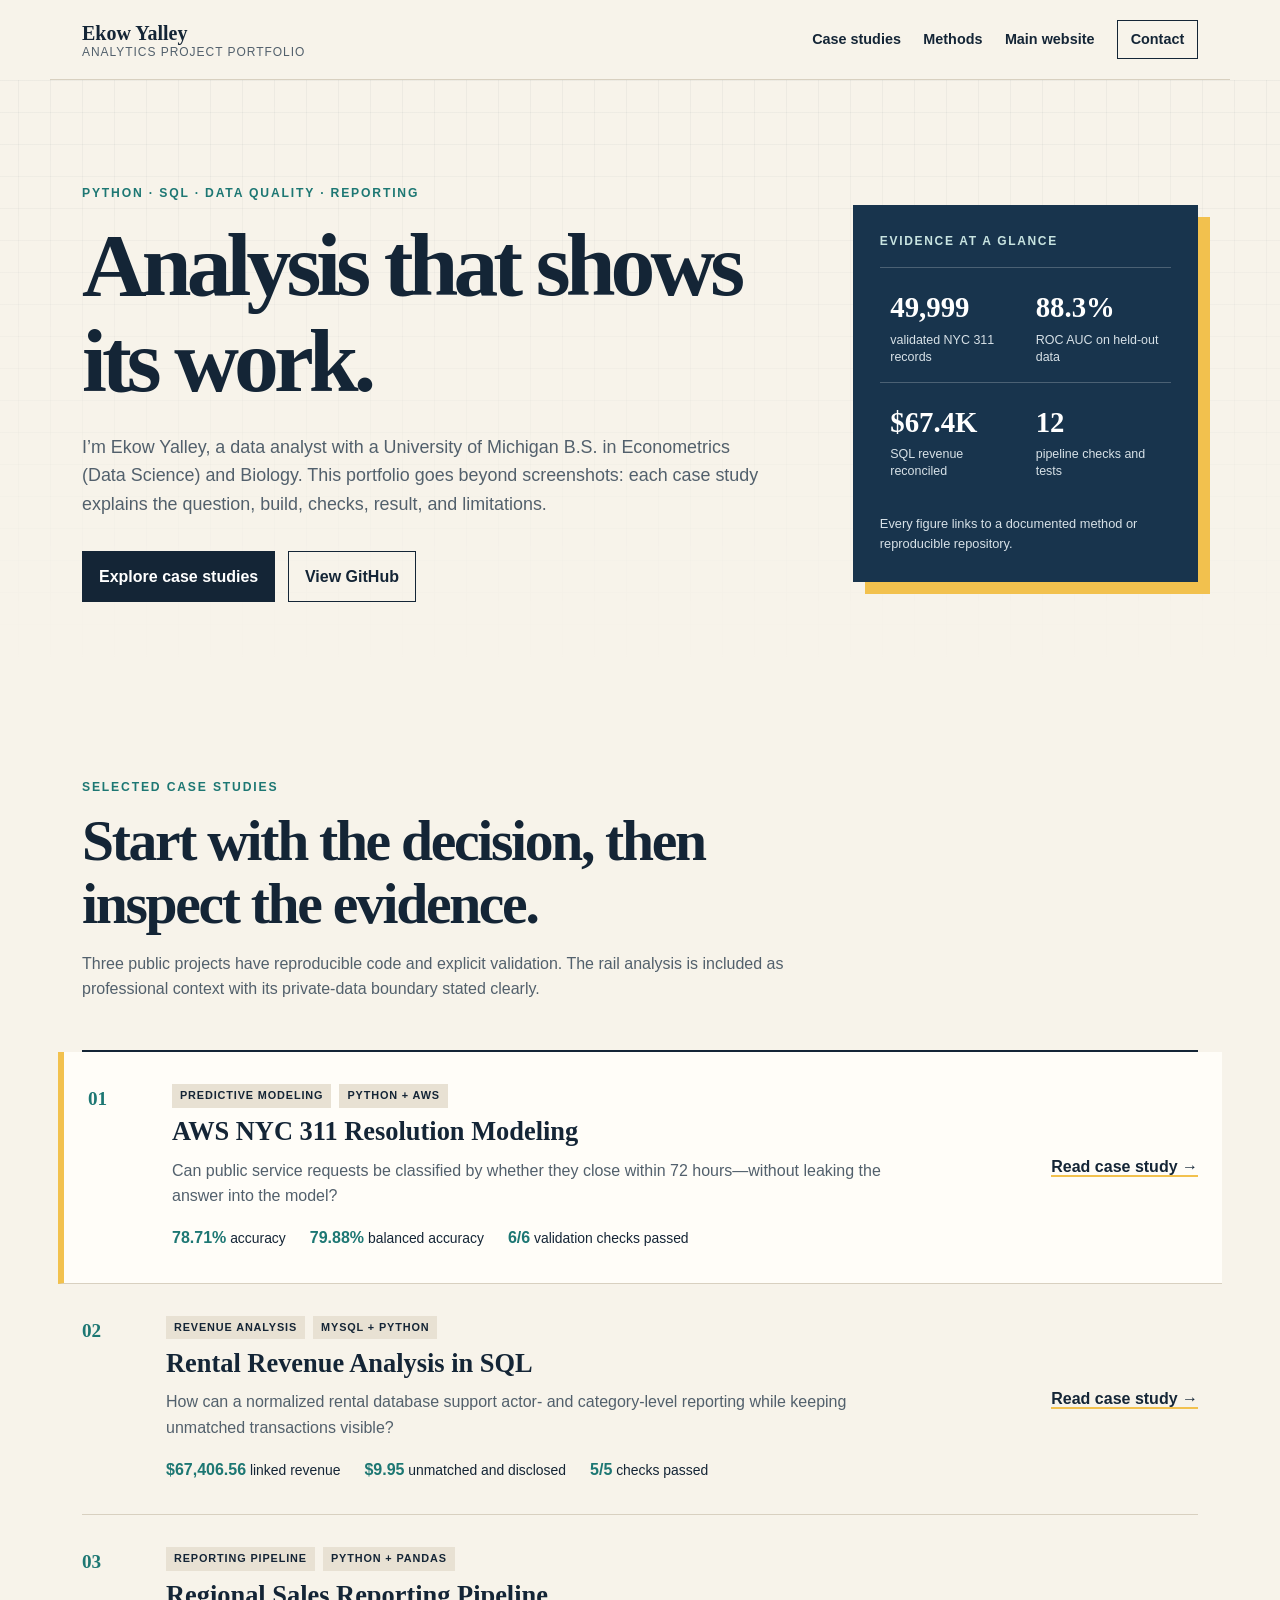
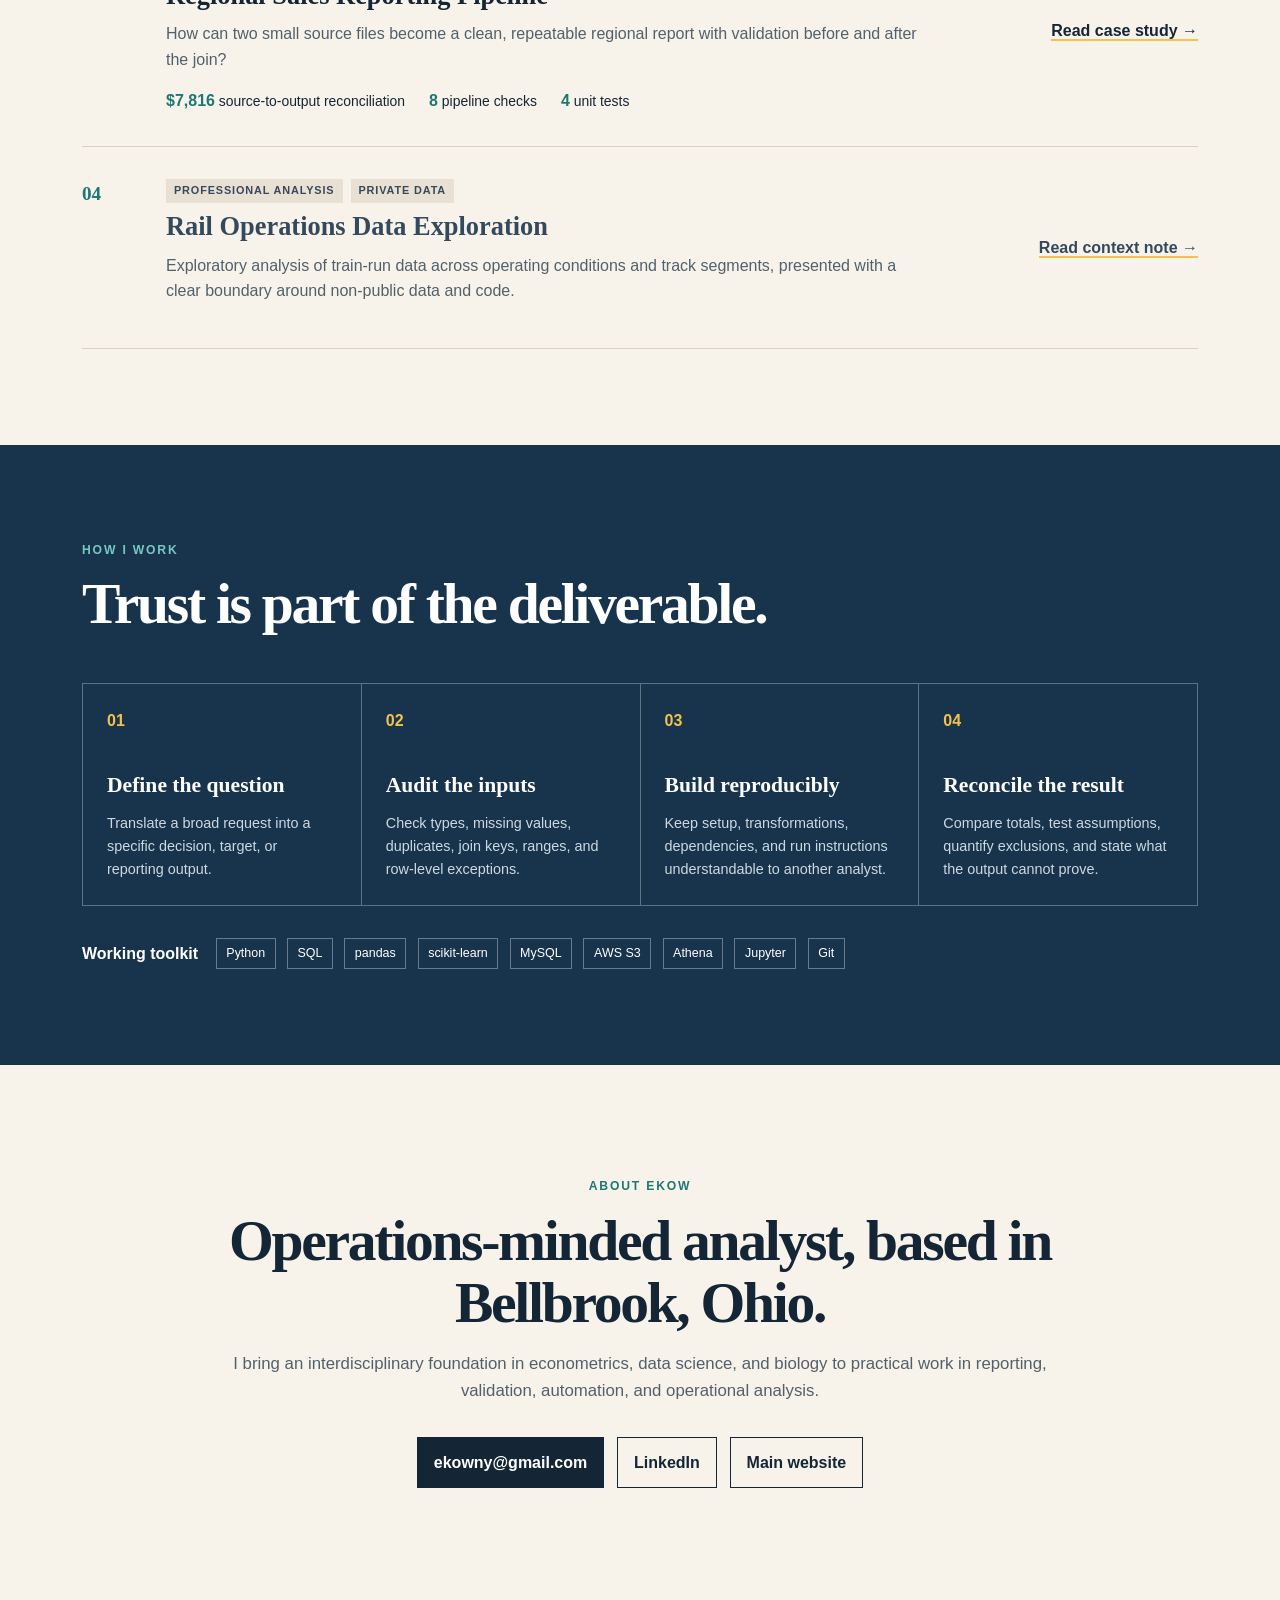
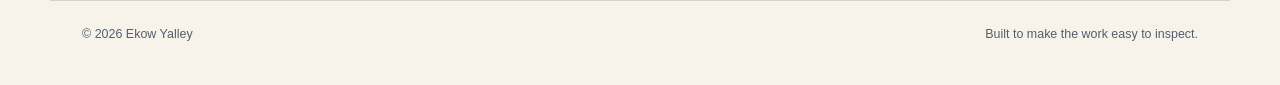
==== docs/index.html @ f2df05c2 "Rebuild portfolio as project case-study site" ====
<!doctype html>
<html lang="en">
<head>
  <meta charset="utf-8">
  <meta name="viewport" content="width=device-width, initial-scale=1">
  <meta name="description" content="Ekow Yalley's analytics project portfolio: Python, SQL, data quality, validation, reporting, and reproducible analysis.">
  <title>Ekow Yalley | Analytics Project Portfolio</title>
  <link rel="stylesheet" href="styles.css">
</head>
<body>
  <a class="skip-link" href="#main">Skip to content</a>
  <header class="site-header">
    <a class="brand" href="index.html"><strong>Ekow Yalley</strong><span>Analytics Project Portfolio</span></a>
    <nav aria-label="Primary navigation">
      <a href="#case-studies">Case studies</a>
      <a href="#methods">Methods</a>
      <a href="https://ekowyalley.com/">Main website</a>
      <a class="nav-cta" href="mailto:ekowny@gmail.com">Contact</a>
    </nav>
  </header>

  <main id="main">
    <section class="portfolio-hero">
      <div>
        <p class="eyebrow">Python · SQL · data quality · reporting</p>
        <h1>Analysis that shows its work.</h1>
        <p class="lede">I’m Ekow Yalley, a data analyst with a University of Michigan B.S. in Econometrics (Data Science) and Biology. This portfolio goes beyond screenshots: each case study explains the question, build, checks, result, and limitations.</p>
        <div class="actions">
          <a class="button primary" href="#case-studies">Explore case studies</a>
          <a class="button secondary" href="https://github.com/EkowYalley">View GitHub</a>
        </div>
      </div>
      <aside class="evidence-card" aria-label="Portfolio evidence summary">
        <p class="card-label">Evidence at a glance</p>
        <dl>
          <div><dt>49,999</dt><dd>validated NYC 311 records</dd></div>
          <div><dt>88.3%</dt><dd>ROC AUC on held-out data</dd></div>
          <div><dt>$67.4K</dt><dd>SQL revenue reconciled</dd></div>
          <div><dt>12</dt><dd>pipeline checks and tests</dd></div>
        </dl>
        <p>Every figure links to a documented method or reproducible repository.</p>
      </aside>
    </section>

    <section class="section" id="case-studies">
      <div class="section-intro">
        <p class="eyebrow">Selected case studies</p>
        <h2>Start with the decision, then inspect the evidence.</h2>
        <p>Three public projects have reproducible code and explicit validation. The rail analysis is included as professional context with its private-data boundary stated clearly.</p>
      </div>

      <div class="case-list">
        <article class="case-row feature">
          <div class="case-number">01</div>
          <div class="case-main">
            <div class="case-meta"><span>Predictive modeling</span><span>Python + AWS</span></div>
            <h3>AWS NYC 311 Resolution Modeling</h3>
            <p>Can public service requests be classified by whether they close within 72 hours—without leaking the answer into the model?</p>
            <ul class="result-list">
              <li><strong>78.71%</strong> accuracy</li>
              <li><strong>79.88%</strong> balanced accuracy</li>
              <li><strong>6/6</strong> validation checks passed</li>
            </ul>
          </div>
          <div class="case-action"><a href="aws-nyc311.html">Read case study <span aria-hidden="true">→</span></a></div>
        </article>

        <article class="case-row">
          <div class="case-number">02</div>
          <div class="case-main">
            <div class="case-meta"><span>Revenue analysis</span><span>MySQL + Python</span></div>
            <h3>Rental Revenue Analysis in SQL</h3>
            <p>How can a normalized rental database support actor- and category-level reporting while keeping unmatched transactions visible?</p>
            <ul class="result-list">
              <li><strong>$67,406.56</strong> linked revenue</li>
              <li><strong>$9.95</strong> unmatched and disclosed</li>
              <li><strong>5/5</strong> checks passed</li>
            </ul>
          </div>
          <div class="case-action"><a href="sql-revenue.html">Read case study <span aria-hidden="true">→</span></a></div>
        </article>

        <article class="case-row">
          <div class="case-number">03</div>
          <div class="case-main">
            <div class="case-meta"><span>Reporting pipeline</span><span>Python + pandas</span></div>
            <h3>Regional Sales Reporting Pipeline</h3>
            <p>How can two small source files become a clean, repeatable regional report with validation before and after the join?</p>
            <ul class="result-list">
              <li><strong>$7,816</strong> source-to-output reconciliation</li>
              <li><strong>8</strong> pipeline checks</li>
              <li><strong>4</strong> unit tests</li>
            </ul>
          </div>
          <div class="case-action"><a href="sales-pipeline.html">Read case study <span aria-hidden="true">→</span></a></div>
        </article>

        <article class="case-row private">
          <div class="case-number">04</div>
          <div class="case-main">
            <div class="case-meta"><span>Professional analysis</span><span>Private data</span></div>
            <h3>Rail Operations Data Exploration</h3>
            <p>Exploratory analysis of train-run data across operating conditions and track segments, presented with a clear boundary around non-public data and code.</p>
          </div>
          <div class="case-action"><a href="rail-operations.html">Read context note <span aria-hidden="true">→</span></a></div>
        </article>
      </div>
    </section>

    <section class="section methods" id="methods">
      <div class="section-intro">
        <p class="eyebrow">How I work</p>
        <h2>Trust is part of the deliverable.</h2>
      </div>
      <div class="method-grid">
        <article><span>01</span><h3>Define the question</h3><p>Translate a broad request into a specific decision, target, or reporting output.</p></article>
        <article><span>02</span><h3>Audit the inputs</h3><p>Check types, missing values, duplicates, join keys, ranges, and row-level exceptions.</p></article>
        <article><span>03</span><h3>Build reproducibly</h3><p>Keep setup, transformations, dependencies, and run instructions understandable to another analyst.</p></article>
        <article><span>04</span><h3>Reconcile the result</h3><p>Compare totals, test assumptions, quantify exclusions, and state what the output cannot prove.</p></article>
      </div>
      <div class="tool-line"><strong>Working toolkit</strong><span>Python</span><span>SQL</span><span>pandas</span><span>scikit-learn</span><span>MySQL</span><span>AWS S3</span><span>Athena</span><span>Jupyter</span><span>Git</span></div>
    </section>

    <section class="closing">
      <p class="eyebrow">About Ekow</p>
      <h2>Operations-minded analyst, based in Bellbrook, Ohio.</h2>
      <p>I bring an interdisciplinary foundation in econometrics, data science, and biology to practical work in reporting, validation, automation, and operational analysis.</p>
      <div class="actions">
        <a class="button primary" href="mailto:ekowny@gmail.com">ekowny@gmail.com</a>
        <a class="button secondary" href="https://www.linkedin.com/in/ekow-yalley-29869a260/">LinkedIn</a>
        <a class="button secondary" href="https://ekowyalley.com/">Main website</a>
      </div>
    </section>
  </main>

  <footer><span>© 2026 Ekow Yalley</span><span>Built to make the work easy to inspect.</span></footer>
</body>
</html>
---- docs/styles.css ----
:root {
  --ink: #142536;
  --muted: #52606c;
  --paper: #f7f3ea;
  --white: #fffdf8;
  --line: #d8d0c0;
  --maize: #f2c14e;
  --teal: #1d7773;
  --navy: #18344d;
  --shadow: 0 18px 48px rgba(20, 37, 54, .10);
  --max: 1180px;
}
* { box-sizing: border-box; }
html { scroll-behavior: smooth; }
body { margin: 0; color: var(--ink); background: var(--paper); font-family: Arial, Helvetica, sans-serif; line-height: 1.6; }
a { color: inherit; }
.skip-link { position: fixed; left: 1rem; top: -5rem; z-index: 100; padding: .7rem 1rem; background: var(--ink); color: white; }
.skip-link:focus { top: 1rem; }
.site-header { max-width: var(--max); margin: 0 auto; padding: 1.25rem 2rem; display: flex; justify-content: space-between; align-items: center; gap: 2rem; border-bottom: 1px solid var(--line); }
.brand { display: flex; flex-direction: column; text-decoration: none; line-height: 1.2; }
.brand strong { font-family: Georgia, 'Times New Roman', serif; font-size: 1.25rem; }
.brand span { color: var(--muted); font-size: .75rem; letter-spacing: .08em; text-transform: uppercase; }
nav { display: flex; align-items: center; gap: 1.4rem; }
nav a { font-size: .9rem; font-weight: 700; text-decoration: none; }
nav a:hover, nav a:focus { text-decoration: underline; text-underline-offset: .25rem; }
.nav-cta { border: 1px solid var(--ink); padding: .45rem .8rem; }
main { overflow: hidden; }
.portfolio-hero { position: relative; max-width: var(--max); margin: 0 auto; padding: 6.5rem 2rem 5rem; display: grid; grid-template-columns: minmax(0, 1.5fr) minmax(300px, .75fr); gap: 5rem; align-items: center; }
.portfolio-hero::before { content: ''; position: absolute; inset: 0 -50vw; z-index: -1; background-image: linear-gradient(rgba(24,52,77,.045) 1px, transparent 1px), linear-gradient(90deg, rgba(24,52,77,.045) 1px, transparent 1px); background-size: 32px 32px; mask-image: linear-gradient(to bottom, black, transparent); }
.eyebrow { margin: 0 0 .8rem; color: var(--teal); font-size: .76rem; font-weight: 800; letter-spacing: .15em; text-transform: uppercase; }
h1, h2, h3 { font-family: Georgia, 'Times New Roman', serif; line-height: 1.08; }
h1 { max-width: 820px; margin: 0 0 1.4rem; font-size: clamp(3.4rem, 7vw, 6.4rem); letter-spacing: -.055em; }
h2 { margin: 0; font-size: clamp(2.3rem, 4.5vw, 4rem); letter-spacing: -.04em; }
h3 { margin: 0; font-size: 1.65rem; }
.lede { max-width: 760px; margin: 0; color: var(--muted); font-size: 1.12rem; }
.actions { display: flex; flex-wrap: wrap; gap: .8rem; margin-top: 2rem; }
.button { display: inline-flex; align-items: center; justify-content: center; padding: .75rem 1rem; border: 1px solid var(--ink); font-weight: 800; text-decoration: none; }
.button.primary { background: var(--ink); color: white; }
.button.secondary { background: transparent; }
.button:hover, .button:focus { transform: translateY(-2px); box-shadow: 0 6px 0 var(--maize); }
.evidence-card { padding: 1.7rem; background: var(--navy); color: white; box-shadow: 12px 12px 0 var(--maize); }
.card-label { margin: 0 0 1rem; color: #c8e4e1; font-size: .75rem; font-weight: 800; letter-spacing: .14em; text-transform: uppercase; }
.evidence-card dl { margin: 0; display: grid; grid-template-columns: 1fr 1fr; }
.evidence-card dl div { padding: 1rem .65rem; border-top: 1px solid rgba(255,255,255,.22); }
.evidence-card dt { font-family: Georgia, 'Times New Roman', serif; font-size: 1.8rem; font-weight: 700; }
.evidence-card dd { margin: .1rem 0 0; color: #d7e1e7; font-size: .78rem; line-height: 1.35; }
.evidence-card > p:last-child { margin: 1.1rem 0 0; color: #d7e1e7; font-size: .8rem; }
.section { max-width: var(--max); margin: 0 auto; padding: 6rem 2rem; }
.section-intro { max-width: 780px; margin-bottom: 3rem; }
.section-intro > p:last-child { color: var(--muted); }
.case-list { border-top: 2px solid var(--ink); }
.case-row { display: grid; grid-template-columns: 60px minmax(0,1fr) 190px; gap: 1.5rem; align-items: start; padding: 2rem 0; border-bottom: 1px solid var(--line); }
.case-row.feature { background: var(--white); margin: 0 -1.5rem; padding: 2rem 1.5rem; border-left: 6px solid var(--maize); }
.case-row.private { color: #34495b; }
.case-number { color: var(--teal); font-family: Georgia, 'Times New Roman', serif; font-size: 1.2rem; font-weight: 700; }
.case-meta { display: flex; flex-wrap: wrap; gap: .5rem; margin-bottom: .6rem; }
.case-meta span { padding: .2rem .5rem; background: #e8e1d3; font-size: .68rem; font-weight: 800; letter-spacing: .08em; text-transform: uppercase; }
.case-main > p { max-width: 760px; margin: .75rem 0; color: var(--muted); }
.result-list { display: flex; flex-wrap: wrap; gap: .9rem 1.5rem; margin: 1rem 0 0; padding: 0; list-style: none; font-size: .87rem; }
.result-list strong { color: var(--teal); font-size: 1rem; }
.case-action { align-self: center; text-align: right; }
.case-action a { font-weight: 800; text-decoration: none; border-bottom: 2px solid var(--maize); }
.case-action a:hover, .case-action a:focus { color: var(--teal); }
.methods { max-width: none; background: var(--navy); color: white; padding-left: max(2rem, calc((100vw - var(--max)) / 2 + 2rem)); padding-right: max(2rem, calc((100vw - var(--max)) / 2 + 2rem)); }
.methods .eyebrow { color: #78c8c1; }
.method-grid { margin-top: 3rem; display: grid; grid-template-columns: repeat(4,1fr); border-top: 1px solid rgba(255,255,255,.3); border-left: 1px solid rgba(255,255,255,.3); }
.method-grid article { padding: 1.5rem; border-right: 1px solid rgba(255,255,255,.3); border-bottom: 1px solid rgba(255,255,255,.3); }
.method-grid article > span { color: var(--maize); font-weight: 800; }
.method-grid h3 { margin-top: 2.5rem; font-size: 1.35rem; }
.method-grid p { margin-bottom: 0; color: #cdd9e0; font-size: .9rem; }
.tool-line { display: flex; flex-wrap: wrap; gap: .7rem; margin-top: 2rem; align-items: center; }
.tool-line strong { margin-right: .4rem; }
.tool-line span { padding: .3rem .6rem; border: 1px solid rgba(255,255,255,.35); font-size: .78rem; }
.closing { max-width: 900px; margin: 0 auto; padding: 7rem 2rem; text-align: center; }
.closing p:not(.eyebrow) { color: var(--muted); font-size: 1.05rem; }
.closing .actions { justify-content: center; }
footer { max-width: var(--max); margin: 0 auto; padding: 1.5rem 2rem 2.5rem; display: flex; justify-content: space-between; gap: 1rem; border-top: 1px solid var(--line); color: var(--muted); font-size: .78rem; }
.study-hero { max-width: var(--max); margin: 0 auto; padding: 5rem 2rem 3.5rem; }
.study-hero h1 { max-width: 950px; font-size: clamp(3rem, 6vw, 5.6rem); }
.study-hero .lede { max-width: 820px; }
.breadcrumb { margin-bottom: 2rem; font-size: .82rem; font-weight: 700; }
.breadcrumb a { text-underline-offset: .2rem; }
.study-layout { max-width: var(--max); margin: 0 auto; padding: 0 2rem 6rem; display: grid; grid-template-columns: minmax(0,1.6fr) minmax(250px,.65fr); gap: 5rem; }
.study-body section { padding: 2.2rem 0; border-top: 1px solid var(--line); }
.study-body h2 { font-size: 2rem; }
.study-body h3 { margin-top: 1.4rem; font-size: 1.2rem; }
.study-body p, .study-body li { color: var(--muted); }
.study-body ul, .study-body ol { padding-left: 1.2rem; }
.study-body code { padding: .1rem .3rem; background: #e8e1d3; color: var(--ink); }
.metric-table { width: 100%; margin-top: 1.3rem; border-collapse: collapse; }
.metric-table th, .metric-table td { padding: .7rem .5rem; border-bottom: 1px solid var(--line); text-align: left; }
.metric-table th { color: var(--muted); font-size: .74rem; letter-spacing: .08em; text-transform: uppercase; }
.metric-table td:last-child { font-weight: 800; }
.study-aside { align-self: start; position: sticky; top: 1.5rem; padding: 1.4rem; background: var(--white); border-top: 5px solid var(--maize); box-shadow: var(--shadow); }
.study-aside h2 { font-size: 1.25rem; }
.study-aside dl { margin: 1rem 0; }
.study-aside dt { margin-top: .9rem; color: var(--muted); font-size: .7rem; font-weight: 800; letter-spacing: .08em; text-transform: uppercase; }
.study-aside dd { margin: .15rem 0; }
.study-aside .button { width: 100%; margin-top: .5rem; }
.callout { margin: 1.5rem 0; padding: 1.1rem 1.2rem; background: #e5f0ee; border-left: 5px solid var(--teal); }
.callout strong { color: var(--ink); }
.next-study { display: flex; justify-content: space-between; gap: 1rem; padding-top: 2rem; border-top: 2px solid var(--ink); }
@media (max-width: 850px) {
  .site-header { align-items: flex-start; }
  nav { flex-wrap: wrap; justify-content: flex-end; gap: .7rem 1rem; }
  .portfolio-hero, .study-layout { grid-template-columns: 1fr; gap: 2.5rem; }
  .portfolio-hero { padding-top: 4rem; }
  .case-row { grid-template-columns: 44px 1fr; }
  .case-action { grid-column: 2; text-align: left; }
  .method-grid { grid-template-columns: 1fr 1fr; }
  .study-aside { position: static; }
}
@media (max-width: 560px) {
  .site-header { padding: 1rem; flex-direction: column; }
  nav { justify-content: flex-start; }
  nav a:first-child, nav a:nth-child(2) { display: none; }
  .portfolio-hero, .section, .study-hero, .study-layout, .closing { padding-left: 1rem; padding-right: 1rem; }
  h1 { font-size: 3.15rem; }
  .evidence-card dl, .method-grid { grid-template-columns: 1fr; }
  .case-row, .case-row.feature { grid-template-columns: 1fr; margin-left: 0; margin-right: 0; }
  .case-action { grid-column: 1; }
  .result-list { display: grid; }
  footer, .next-study { flex-direction: column; }
}
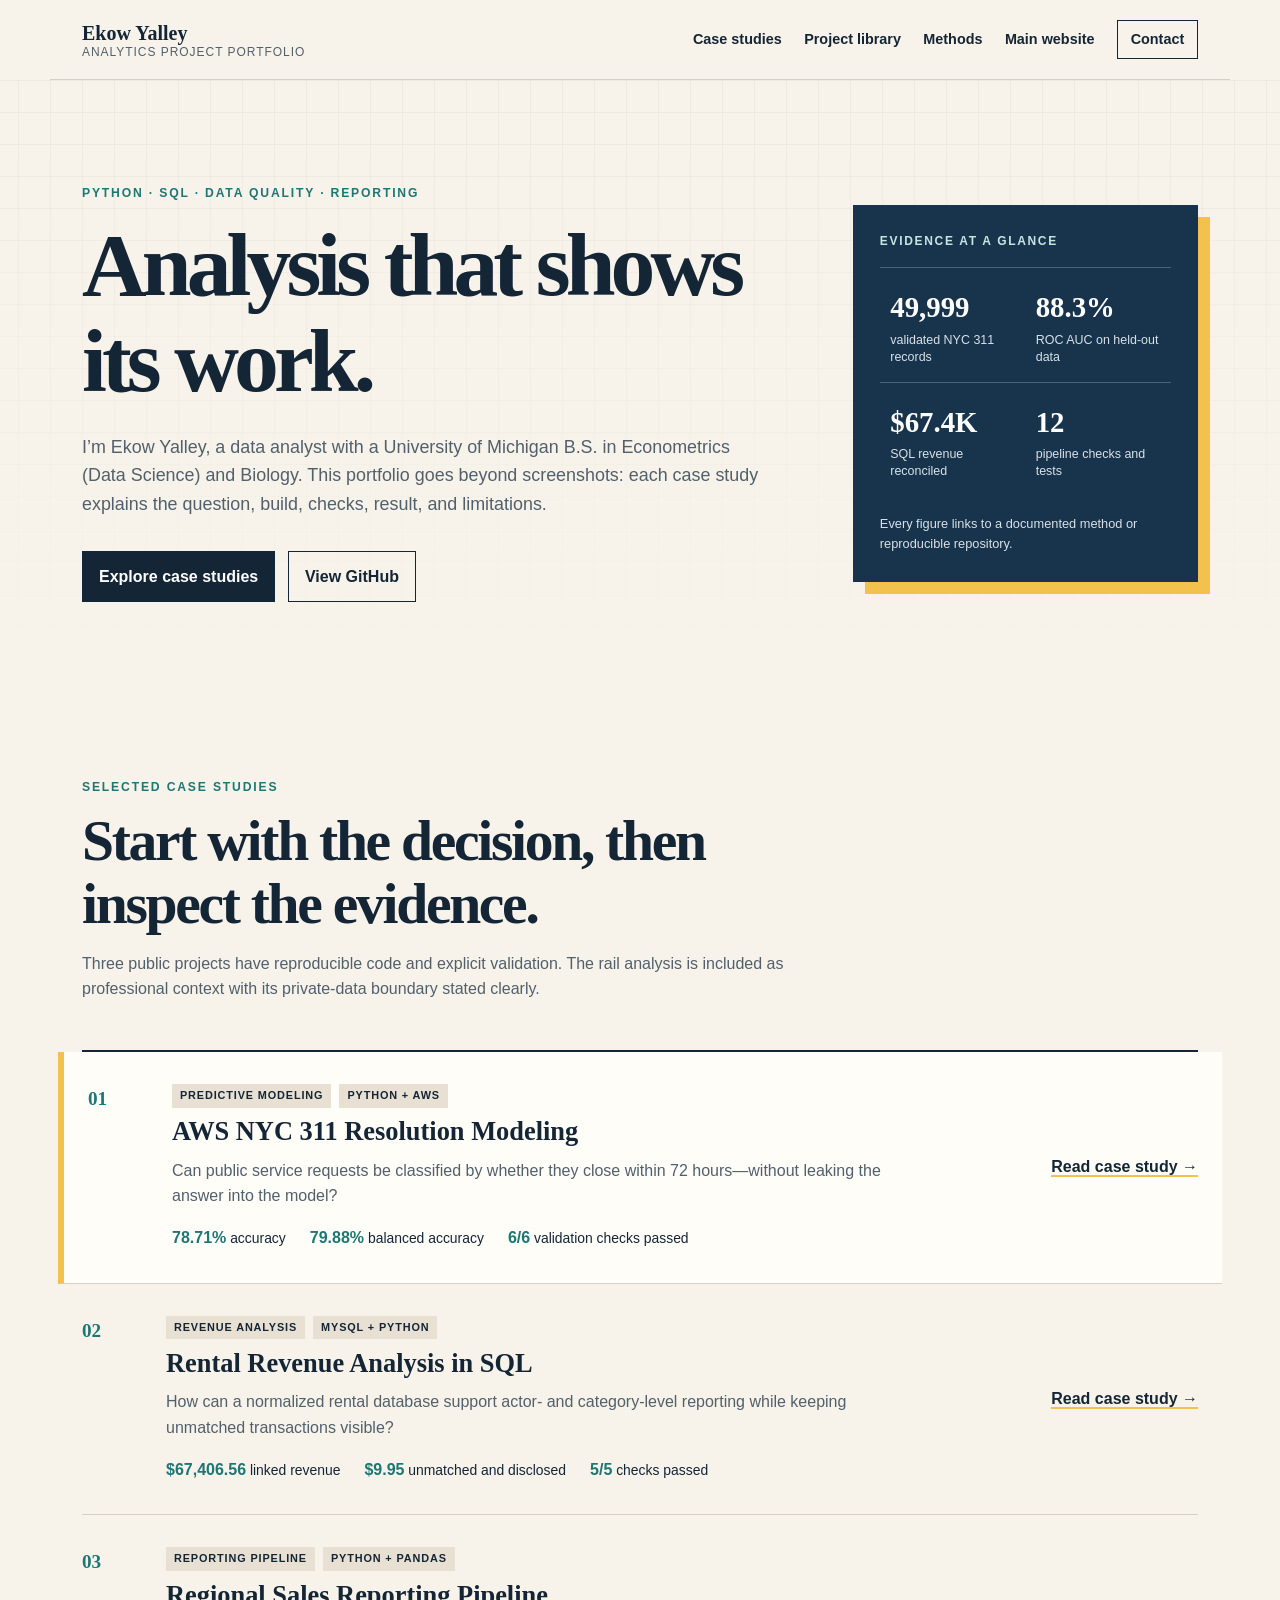
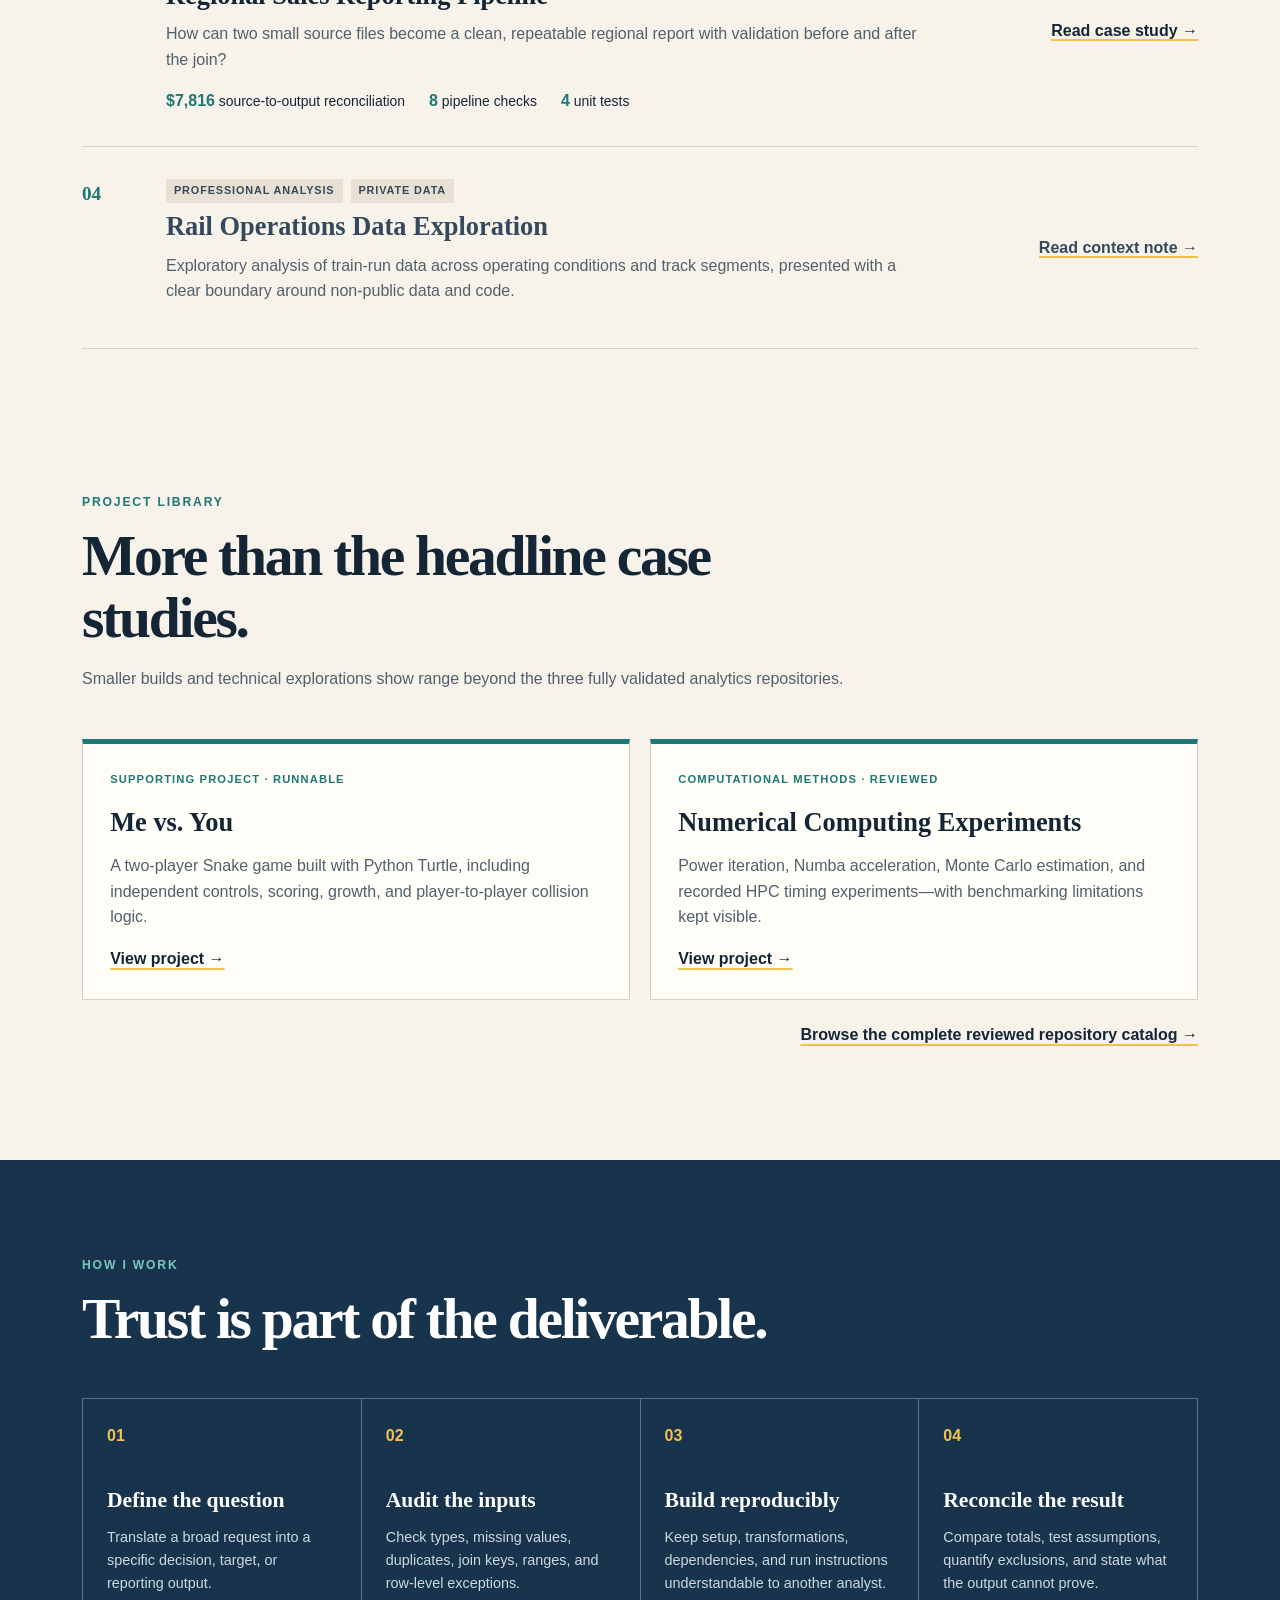
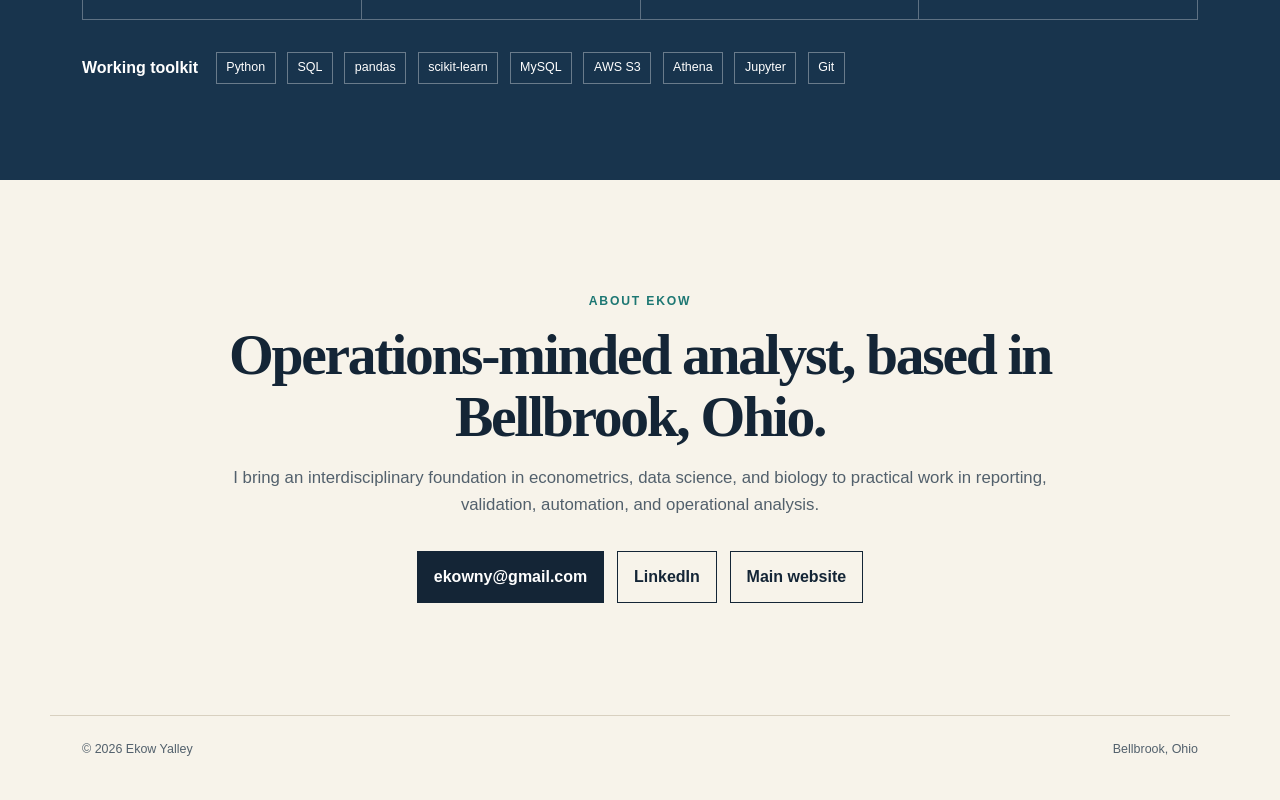
==== commit c0444259: "Expand portfolio project library" ====
--- a/docs/index.html
+++ b/docs/index.html
@@ -13,6 +13,7 @@
     <a class="brand" href="index.html"><strong>Ekow Yalley</strong><span>Analytics Project Portfolio</span></a>
     <nav aria-label="Primary navigation">
       <a href="#case-studies">Case studies</a>
+      <a href="#project-library">Project library</a>
       <a href="#methods">Methods</a>
       <a href="https://ekowyalley.com/">Main website</a>
       <a class="nav-cta" href="mailto:ekowny@gmail.com">Contact</a>
@@ -107,6 +108,19 @@
       </div>
     </section>
 
+    <section class="section library-preview" id="project-library">
+      <div class="section-intro">
+        <p class="eyebrow">Project library</p>
+        <h2>More than the headline case studies.</h2>
+        <p>Smaller builds and technical explorations show range beyond the three fully validated analytics repositories.</p>
+      </div>
+      <div class="library-grid">
+        <article><p class="status">Supporting project · runnable</p><h3>Me vs. You</h3><p>A two-player Snake game built with Python Turtle, including independent controls, scoring, growth, and player-to-player collision logic.</p><a href="me-vs-you.html">View project →</a></article>
+        <article><p class="status">Computational methods · reviewed</p><h3>Numerical Computing Experiments</h3><p>Power iteration, Numba acceleration, Monte Carlo estimation, and recorded HPC timing experiments—with benchmarking limitations kept visible.</p><a href="numerical-computing.html">View project →</a></article>
+      </div>
+      <p class="library-link"><a href="projects.html">Browse the complete reviewed repository catalog →</a></p>
+    </section>
+
     <section class="section methods" id="methods">
       <div class="section-intro">
         <p class="eyebrow">How I work</p>
@@ -133,6 +147,6 @@
     </section>
   </main>
 
-  <footer><span>© 2026 Ekow Yalley</span><span>Built to make the work easy to inspect.</span></footer>
+  <footer><span>© 2026 Ekow Yalley</span><span>Bellbrook, Ohio</span></footer>
 </body>
 </html>
--- a/docs/styles.css
+++ b/docs/styles.css
@@ -61,6 +61,13 @@
 .case-action { align-self: center; text-align: right; }
 .case-action a { font-weight: 800; text-decoration: none; border-bottom: 2px solid var(--maize); }
 .case-action a:hover, .case-action a:focus { color: var(--teal); }
+.library-preview { padding-top: 3rem; }
+.library-grid { display: grid; grid-template-columns: 1fr 1fr; gap: 1.25rem; }
+.library-grid article { padding: 1.7rem; background: var(--white); border: 1px solid var(--line); border-top: 5px solid var(--teal); }
+.library-grid .status { margin: 0 0 1.2rem; color: var(--teal); font-size: .7rem; font-weight: 800; letter-spacing: .1em; text-transform: uppercase; }
+.library-grid article > p:not(.status) { color: var(--muted); }
+.library-grid a, .library-link a { font-weight: 800; text-decoration-color: var(--maize); text-decoration-thickness: 2px; text-underline-offset: .25rem; }
+.library-link { margin-top: 1.4rem; text-align: right; }
 .methods { max-width: none; background: var(--navy); color: white; padding-left: max(2rem, calc((100vw - var(--max)) / 2 + 2rem)); padding-right: max(2rem, calc((100vw - var(--max)) / 2 + 2rem)); }
 .methods .eyebrow { color: #78c8c1; }
 .method-grid { margin-top: 3rem; display: grid; grid-template-columns: repeat(4,1fr); border-top: 1px solid rgba(255,255,255,.3); border-left: 1px solid rgba(255,255,255,.3); }
@@ -100,10 +107,30 @@
 .callout { margin: 1.5rem 0; padding: 1.1rem 1.2rem; background: #e5f0ee; border-left: 5px solid var(--teal); }
 .callout strong { color: var(--ink); }
 .next-study { display: flex; justify-content: space-between; gap: 1rem; padding-top: 2rem; border-top: 2px solid var(--ink); }
+.library-hero { padding-bottom: 2rem; }
+.catalog-section { padding-top: 3.5rem; padding-bottom: 3.5rem; }
+.catalog-section.compact-top { padding-top: 1rem; }
+.catalog-heading { display: grid; grid-template-columns: 1.2fr .8fr; gap: 3rem; align-items: end; margin-bottom: 2rem; }
+.catalog-heading h2 { font-size: clamp(2rem, 4vw, 3.2rem); }
+.catalog-heading > p { margin: 0; color: var(--muted); }
+.catalog-grid { display: grid; grid-template-columns: repeat(2, minmax(0,1fr)); gap: 1rem; }
+.catalog-grid article { display: flex; flex-direction: column; padding: 1.5rem; min-height: 260px; background: var(--white); border: 1px solid var(--line); }
+.catalog-grid h3 { margin-top: 1.1rem; }
+.catalog-grid article > p { color: var(--muted); }
+.catalog-status { align-self: flex-start; padding: .25rem .5rem; font-size: .66rem; font-weight: 800; letter-spacing: .09em; text-transform: uppercase; }
+.catalog-status.ready { background: #d9eee9; color: #155b57; }
+.catalog-status.context { background: #dce6ef; color: #244d70; }
+.catalog-status.supporting { background: #f7e6aa; color: #654d00; }
+.catalog-status.archive { background: #ece7dc; color: #665e52; }
+.catalog-links { display: flex; flex-wrap: wrap; gap: 1rem; margin-top: auto; padding-top: 1rem; }
+.catalog-links a { font-weight: 800; text-decoration-color: var(--maize); text-decoration-thickness: 2px; text-underline-offset: .25rem; }
+.archive-grid article { min-height: 230px; }
+.catalog-note { margin-top: 1.2rem; padding: 1rem 1.2rem; border-left: 5px solid var(--line); color: var(--muted); background: rgba(255,255,255,.45); }
 @media (max-width: 850px) {
   .site-header { align-items: flex-start; }
   nav { flex-wrap: wrap; justify-content: flex-end; gap: .7rem 1rem; }
   .portfolio-hero, .study-layout { grid-template-columns: 1fr; gap: 2.5rem; }
+  .catalog-heading { grid-template-columns: 1fr; gap: 1rem; }
   .portfolio-hero { padding-top: 4rem; }
   .case-row { grid-template-columns: 44px 1fr; }
   .case-action { grid-column: 2; text-align: left; }
@@ -117,6 +144,8 @@
   .portfolio-hero, .section, .study-hero, .study-layout, .closing { padding-left: 1rem; padding-right: 1rem; }
   h1 { font-size: 3.15rem; }
   .evidence-card dl, .method-grid { grid-template-columns: 1fr; }
+  .library-grid { grid-template-columns: 1fr; }
+  .catalog-grid { grid-template-columns: 1fr; }
   .case-row, .case-row.feature { grid-template-columns: 1fr; margin-left: 0; margin-right: 0; }
   .case-action { grid-column: 1; }
   .result-list { display: grid; }
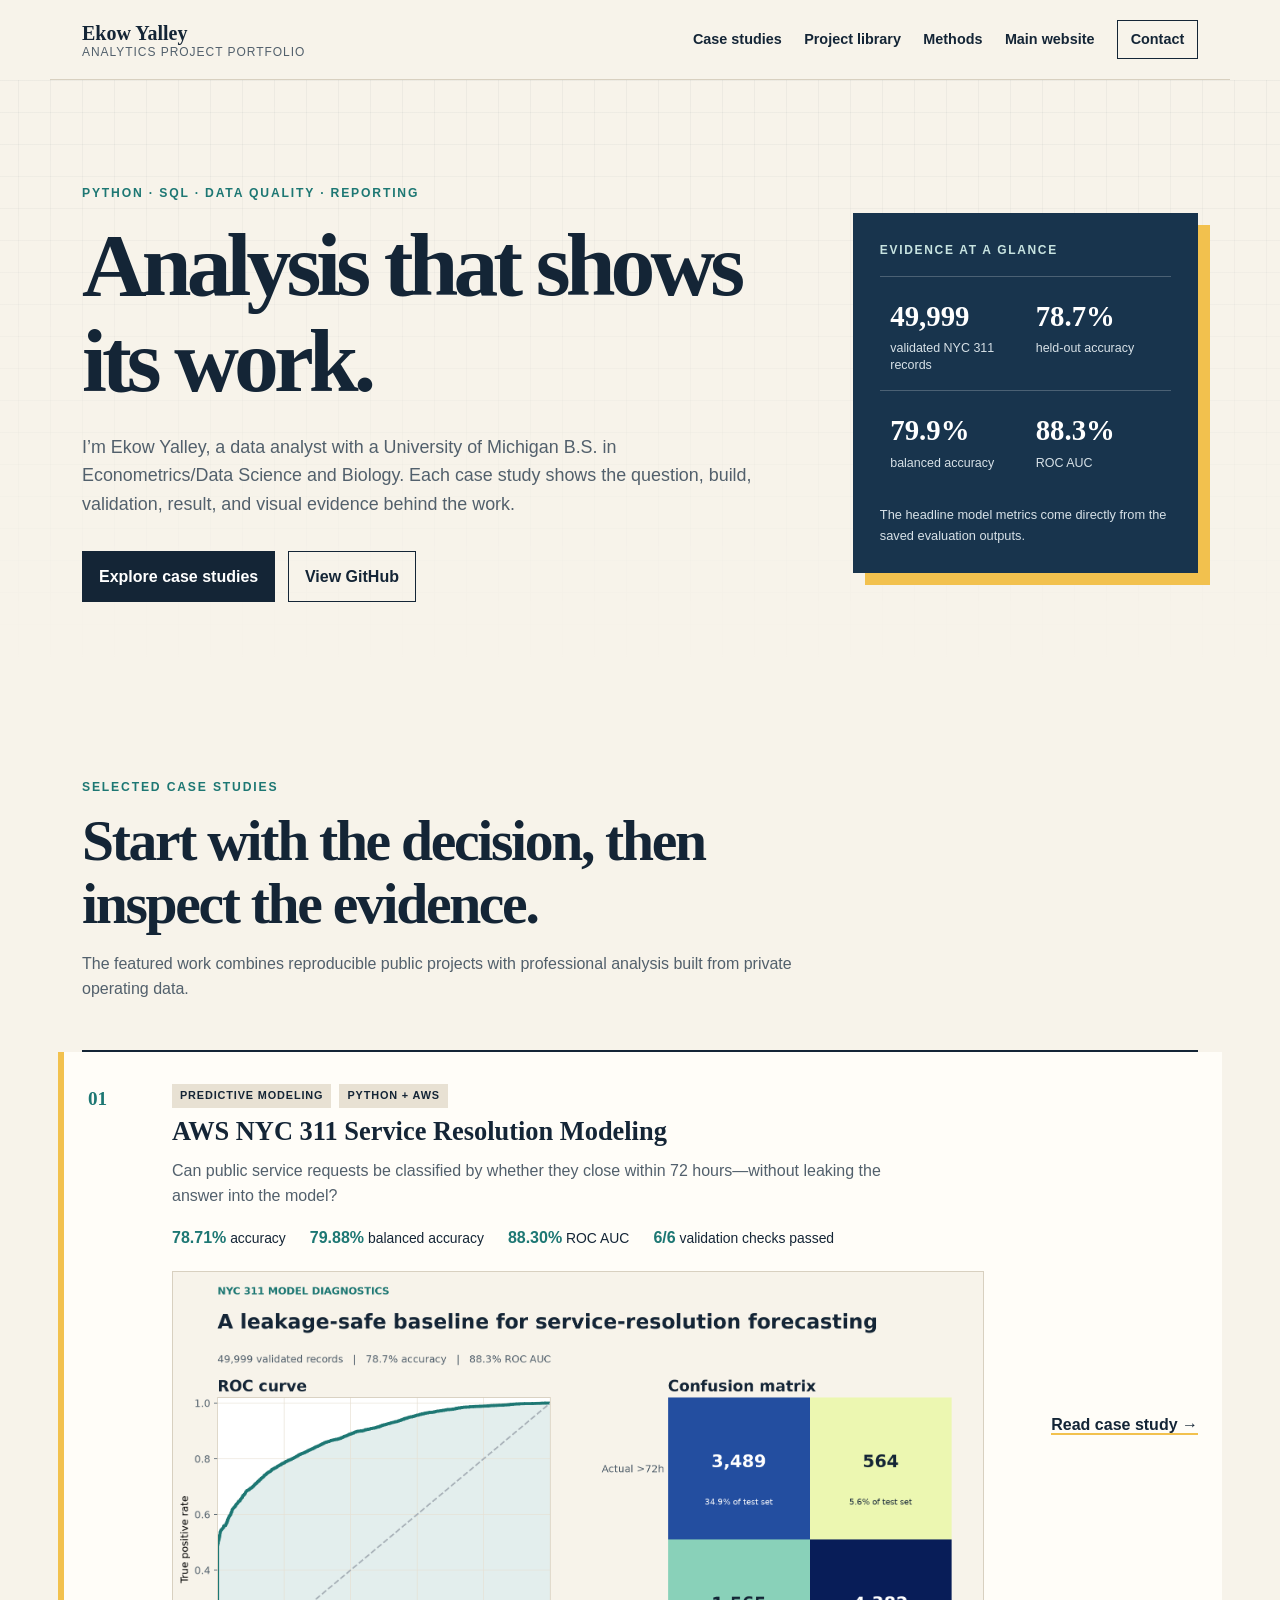
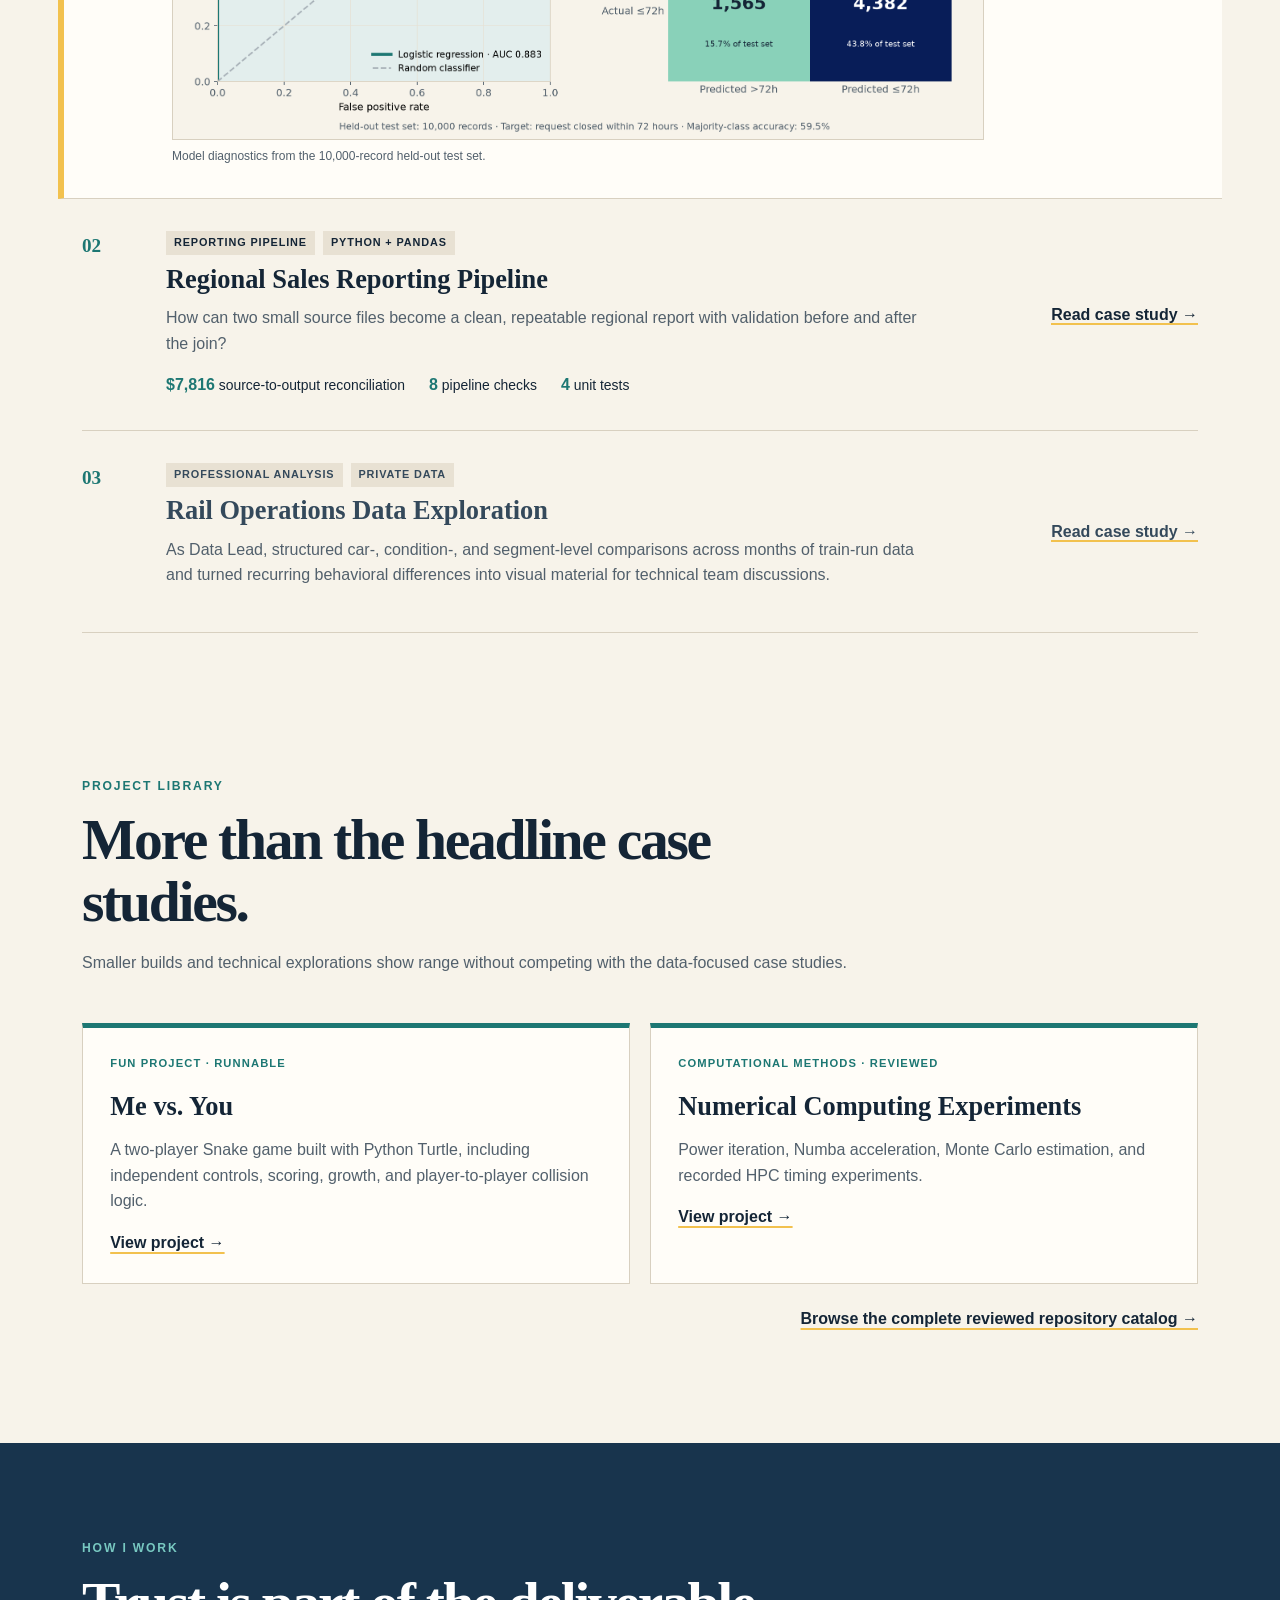
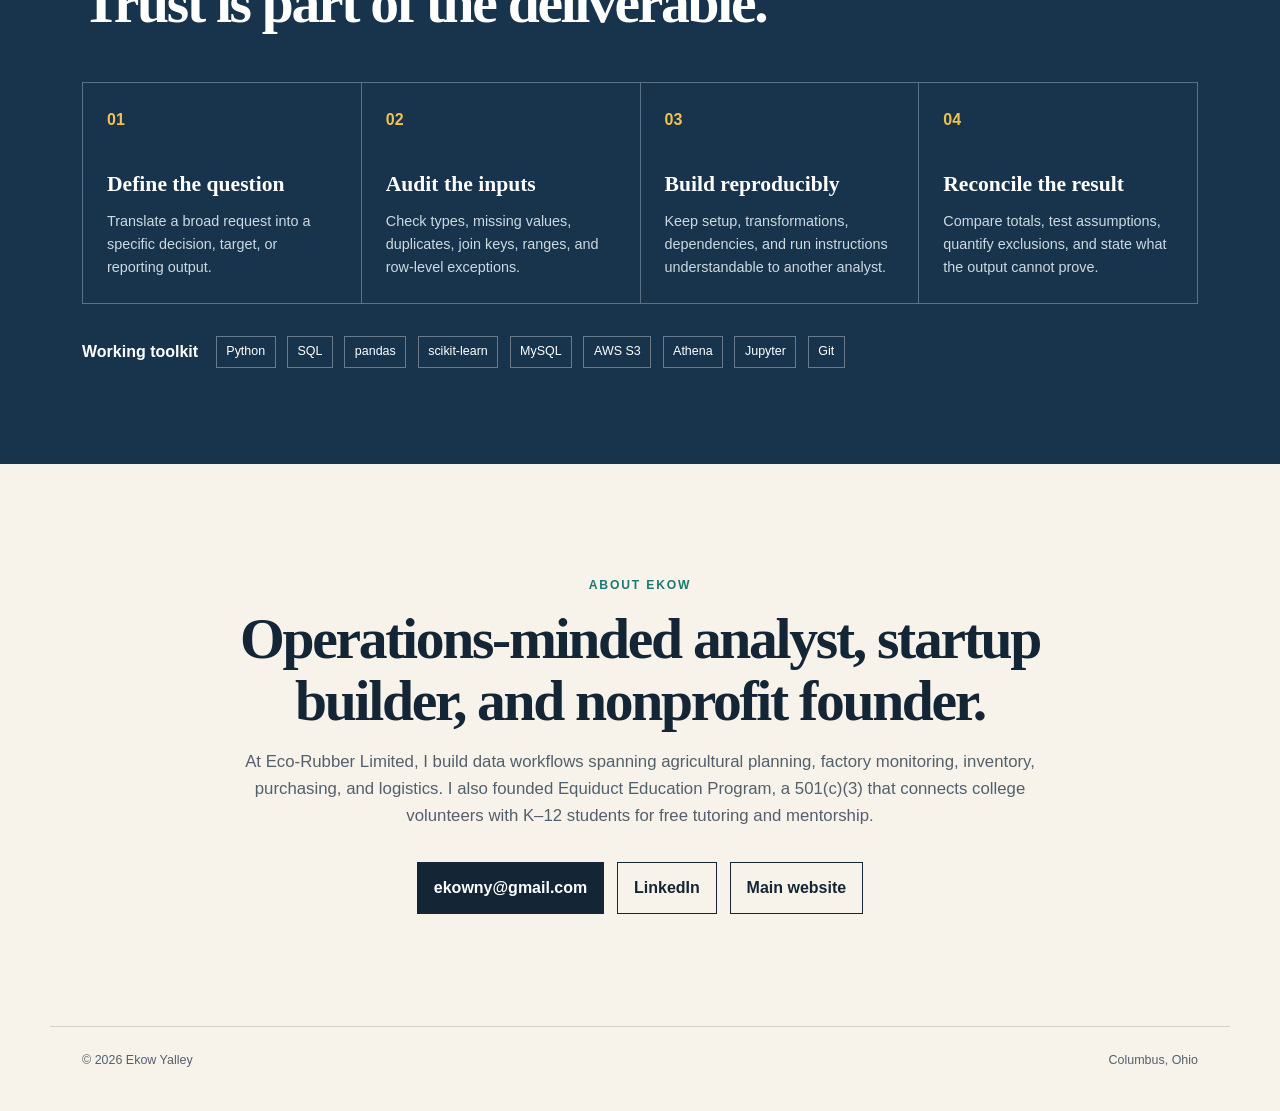
==== commit b5f33a03: "Expand case studies and visual evidence" ====
--- a/docs/index.html
+++ b/docs/index.html
@@ -25,7 +25,7 @@
       <div>
         <p class="eyebrow">Python · SQL · data quality · reporting</p>
         <h1>Analysis that shows its work.</h1>
-        <p class="lede">I’m Ekow Yalley, a data analyst with a University of Michigan B.S. in Econometrics (Data Science) and Biology. This portfolio goes beyond screenshots: each case study explains the question, build, checks, result, and limitations.</p>
+        <p class="lede">I’m Ekow Yalley, a data analyst with a University of Michigan B.S. in Econometrics/Data Science and Biology. Each case study shows the question, build, validation, result, and visual evidence behind the work.</p>
         <div class="actions">
           <a class="button primary" href="#case-studies">Explore case studies</a>
           <a class="button secondary" href="https://github.com/EkowYalley">View GitHub</a>
@@ -35,11 +35,11 @@
         <p class="card-label">Evidence at a glance</p>
         <dl>
           <div><dt>49,999</dt><dd>validated NYC 311 records</dd></div>
-          <div><dt>88.3%</dt><dd>ROC AUC on held-out data</dd></div>
-          <div><dt>$67.4K</dt><dd>SQL revenue reconciled</dd></div>
-          <div><dt>12</dt><dd>pipeline checks and tests</dd></div>
+          <div><dt>78.7%</dt><dd>held-out accuracy</dd></div>
+          <div><dt>79.9%</dt><dd>balanced accuracy</dd></div>
+          <div><dt>88.3%</dt><dd>ROC AUC</dd></div>
         </dl>
-        <p>Every figure links to a documented method or reproducible repository.</p>
+        <p>The headline model metrics come directly from the saved evaluation outputs.</p>
       </aside>
     </section>
 
@@ -47,7 +47,7 @@
       <div class="section-intro">
         <p class="eyebrow">Selected case studies</p>
         <h2>Start with the decision, then inspect the evidence.</h2>
-        <p>Three public projects have reproducible code and explicit validation. The rail analysis is included as professional context with its private-data boundary stated clearly.</p>
+        <p>The featured work combines reproducible public projects with professional analysis built from private operating data.</p>
       </div>
 
       <div class="case-list">
@@ -55,34 +55,21 @@
           <div class="case-number">01</div>
           <div class="case-main">
             <div class="case-meta"><span>Predictive modeling</span><span>Python + AWS</span></div>
-            <h3>AWS NYC 311 Resolution Modeling</h3>
+            <h3>AWS NYC 311 Service Resolution Modeling</h3>
             <p>Can public service requests be classified by whether they close within 72 hours—without leaking the answer into the model?</p>
             <ul class="result-list">
               <li><strong>78.71%</strong> accuracy</li>
               <li><strong>79.88%</strong> balanced accuracy</li>
+              <li><strong>88.30%</strong> ROC AUC</li>
               <li><strong>6/6</strong> validation checks passed</li>
             </ul>
+            <figure class="case-visual"><img src="img/nyc311_model_diagnostics.png" alt="ROC curve and confusion matrix for the NYC 311 service-resolution model"><figcaption>Model diagnostics from the 10,000-record held-out test set.</figcaption></figure>
           </div>
           <div class="case-action"><a href="aws-nyc311.html">Read case study <span aria-hidden="true">→</span></a></div>
         </article>
 
         <article class="case-row">
           <div class="case-number">02</div>
-          <div class="case-main">
-            <div class="case-meta"><span>Revenue analysis</span><span>MySQL + Python</span></div>
-            <h3>Rental Revenue Analysis in SQL</h3>
-            <p>How can a normalized rental database support actor- and category-level reporting while keeping unmatched transactions visible?</p>
-            <ul class="result-list">
-              <li><strong>$67,406.56</strong> linked revenue</li>
-              <li><strong>$9.95</strong> unmatched and disclosed</li>
-              <li><strong>5/5</strong> checks passed</li>
-            </ul>
-          </div>
-          <div class="case-action"><a href="sql-revenue.html">Read case study <span aria-hidden="true">→</span></a></div>
-        </article>
-
-        <article class="case-row">
-          <div class="case-number">03</div>
           <div class="case-main">
             <div class="case-meta"><span>Reporting pipeline</span><span>Python + pandas</span></div>
             <h3>Regional Sales Reporting Pipeline</h3>
@@ -97,13 +84,13 @@
         </article>
 
         <article class="case-row private">
-          <div class="case-number">04</div>
+          <div class="case-number">03</div>
           <div class="case-main">
             <div class="case-meta"><span>Professional analysis</span><span>Private data</span></div>
             <h3>Rail Operations Data Exploration</h3>
-            <p>Exploratory analysis of train-run data across operating conditions and track segments, presented with a clear boundary around non-public data and code.</p>
+            <p>As Data Lead, structured car-, condition-, and segment-level comparisons across months of train-run data and turned recurring behavioral differences into visual material for technical team discussions.</p>
           </div>
-          <div class="case-action"><a href="rail-operations.html">Read context note <span aria-hidden="true">→</span></a></div>
+          <div class="case-action"><a href="rail-operations.html">Read case study <span aria-hidden="true">→</span></a></div>
         </article>
       </div>
     </section>
@@ -112,11 +99,11 @@
       <div class="section-intro">
         <p class="eyebrow">Project library</p>
         <h2>More than the headline case studies.</h2>
-        <p>Smaller builds and technical explorations show range beyond the three fully validated analytics repositories.</p>
+        <p>Smaller builds and technical explorations show range without competing with the data-focused case studies.</p>
       </div>
       <div class="library-grid">
-        <article><p class="status">Supporting project · runnable</p><h3>Me vs. You</h3><p>A two-player Snake game built with Python Turtle, including independent controls, scoring, growth, and player-to-player collision logic.</p><a href="me-vs-you.html">View project →</a></article>
-        <article><p class="status">Computational methods · reviewed</p><h3>Numerical Computing Experiments</h3><p>Power iteration, Numba acceleration, Monte Carlo estimation, and recorded HPC timing experiments—with benchmarking limitations kept visible.</p><a href="numerical-computing.html">View project →</a></article>
+        <article><p class="status">Fun project · runnable</p><h3>Me vs. You</h3><p>A two-player Snake game built with Python Turtle, including independent controls, scoring, growth, and player-to-player collision logic.</p><a href="me-vs-you.html">View project →</a></article>
+        <article><p class="status">Computational methods · reviewed</p><h3>Numerical Computing Experiments</h3><p>Power iteration, Numba acceleration, Monte Carlo estimation, and recorded HPC timing experiments.</p><a href="numerical-computing.html">View project →</a></article>
       </div>
       <p class="library-link"><a href="projects.html">Browse the complete reviewed repository catalog →</a></p>
     </section>
@@ -137,8 +124,8 @@
 
     <section class="closing">
       <p class="eyebrow">About Ekow</p>
-      <h2>Operations-minded analyst, based in Bellbrook, Ohio.</h2>
-      <p>I bring an interdisciplinary foundation in econometrics, data science, and biology to practical work in reporting, validation, automation, and operational analysis.</p>
+      <h2>Operations-minded analyst, startup builder, and nonprofit founder.</h2>
+      <p>At Eco-Rubber Limited, I build data workflows spanning agricultural planning, factory monitoring, inventory, purchasing, and logistics. I also founded Equiduct Education Program, a 501(c)(3) that connects college volunteers with K–12 students for free tutoring and mentorship.</p>
       <div class="actions">
         <a class="button primary" href="mailto:ekowny@gmail.com">ekowny@gmail.com</a>
         <a class="button secondary" href="https://www.linkedin.com/in/ekow-yalley-29869a260/">LinkedIn</a>
@@ -147,6 +134,6 @@
     </section>
   </main>
 
-  <footer><span>© 2026 Ekow Yalley</span><span>Bellbrook, Ohio</span></footer>
+  <footer><span>© 2026 Ekow Yalley</span><span>Columbus, Ohio</span></footer>
 </body>
 </html>
--- a/docs/styles.css
+++ b/docs/styles.css
@@ -58,6 +58,9 @@
 .case-main > p { max-width: 760px; margin: .75rem 0; color: var(--muted); }
 .result-list { display: flex; flex-wrap: wrap; gap: .9rem 1.5rem; margin: 1rem 0 0; padding: 0; list-style: none; font-size: .87rem; }
 .result-list strong { color: var(--teal); font-size: 1rem; }
+.case-visual { margin: 1.3rem 0 0; }
+.case-visual img { display: block; width: 100%; height: auto; border: 1px solid var(--line); }
+.case-visual figcaption { margin-top: .45rem; color: var(--muted); font-size: .75rem; }
 .case-action { align-self: center; text-align: right; }
 .case-action a { font-weight: 800; text-decoration: none; border-bottom: 2px solid var(--maize); }
 .case-action a:hover, .case-action a:focus { color: var(--teal); }
@@ -98,6 +101,9 @@
 .metric-table th, .metric-table td { padding: .7rem .5rem; border-bottom: 1px solid var(--line); text-align: left; }
 .metric-table th { color: var(--muted); font-size: .74rem; letter-spacing: .08em; text-transform: uppercase; }
 .metric-table td:last-child { font-weight: 800; }
+.diagnostic-visual { margin: 1.5rem 0; }
+.diagnostic-visual img { display: block; width: 100%; height: auto; border: 1px solid var(--line); }
+.diagnostic-visual figcaption { margin-top: .55rem; color: var(--muted); font-size: .78rem; }
 .study-aside { align-self: start; position: sticky; top: 1.5rem; padding: 1.4rem; background: var(--white); border-top: 5px solid var(--maize); box-shadow: var(--shadow); }
 .study-aside h2 { font-size: 1.25rem; }
 .study-aside dl { margin: 1rem 0; }
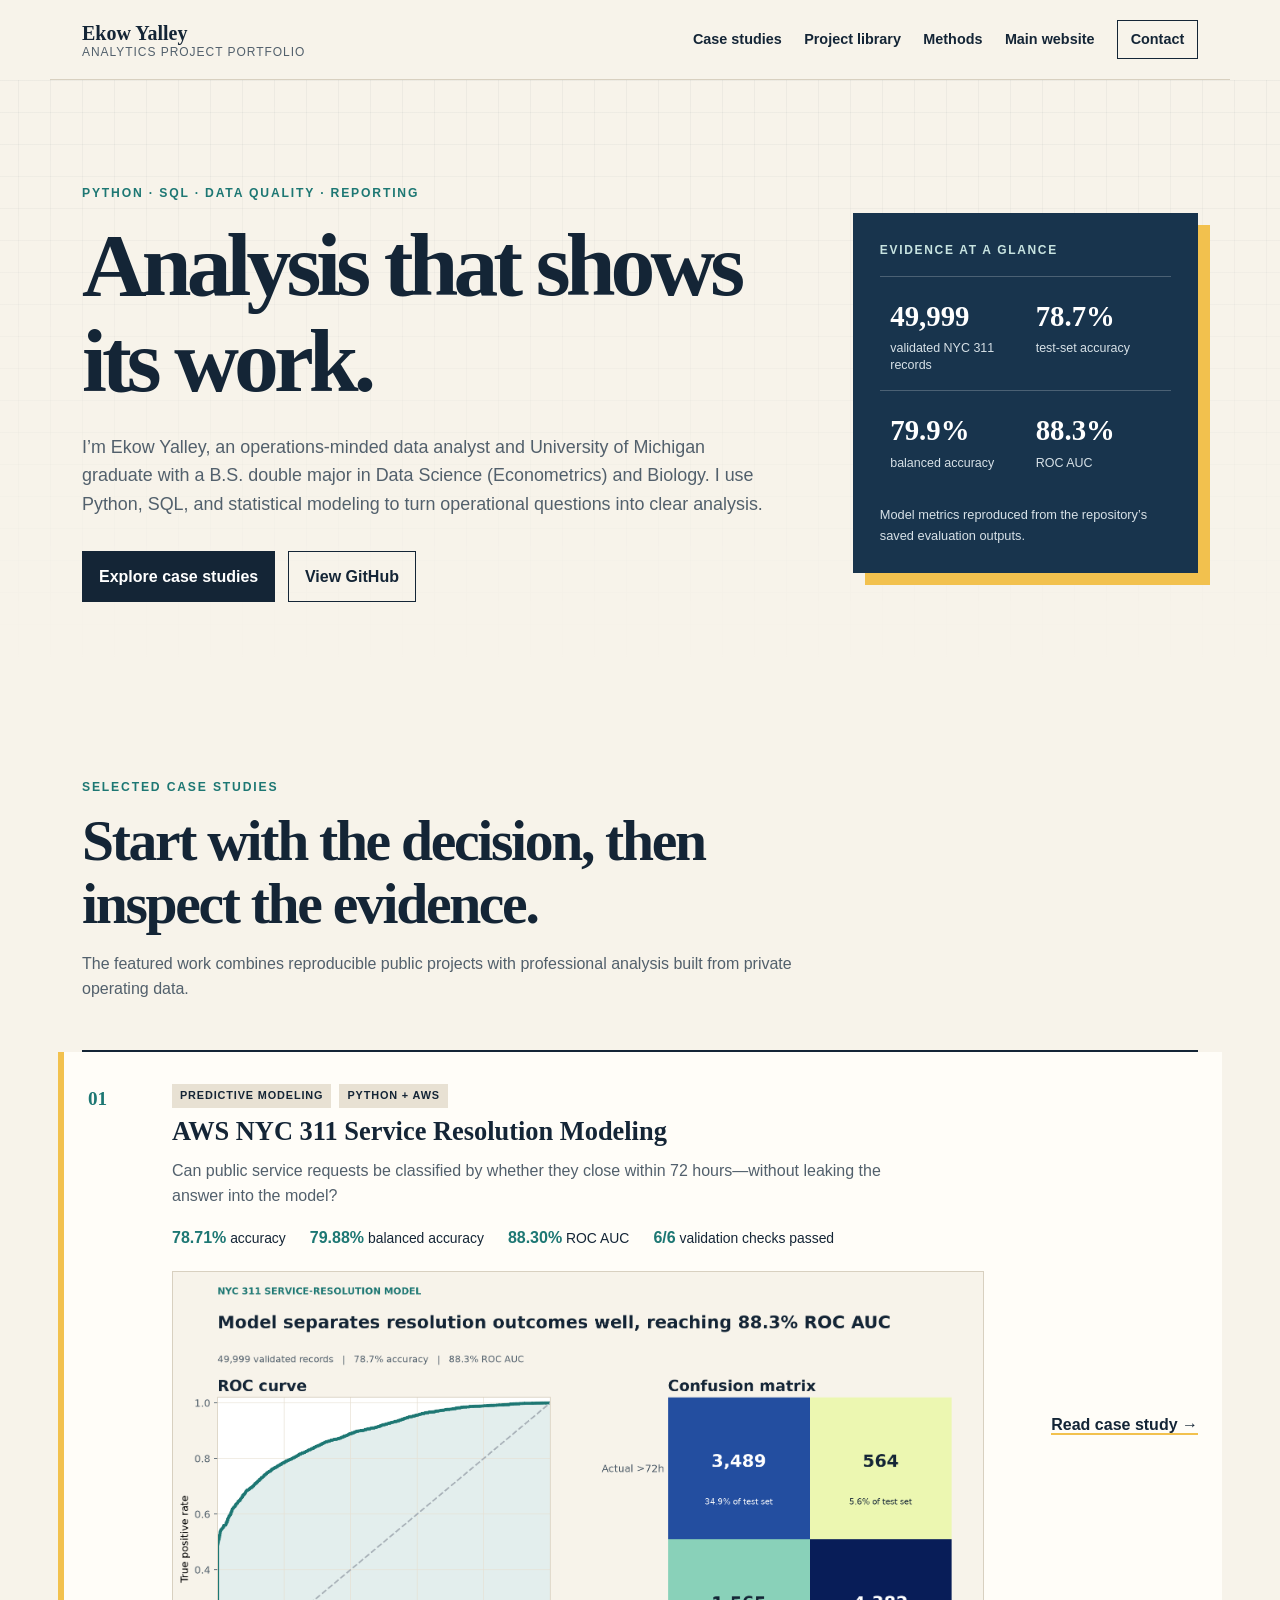
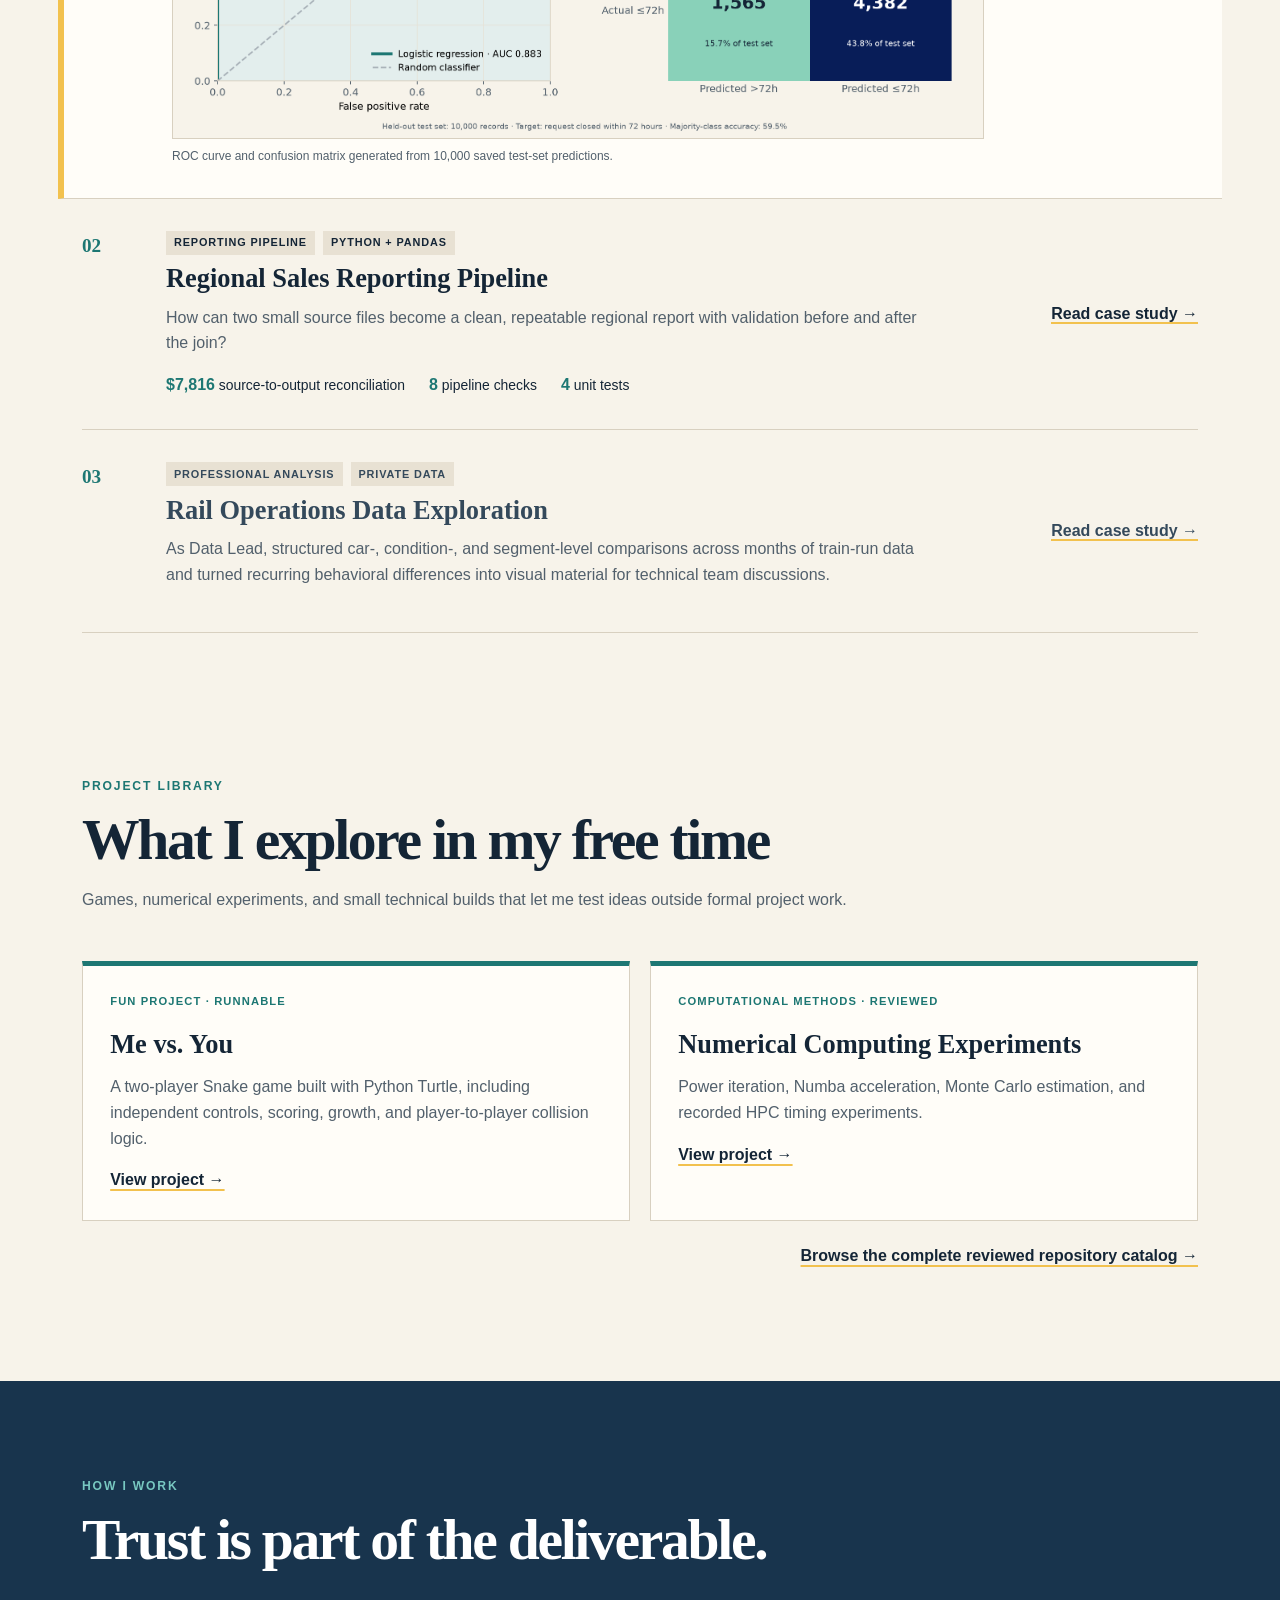
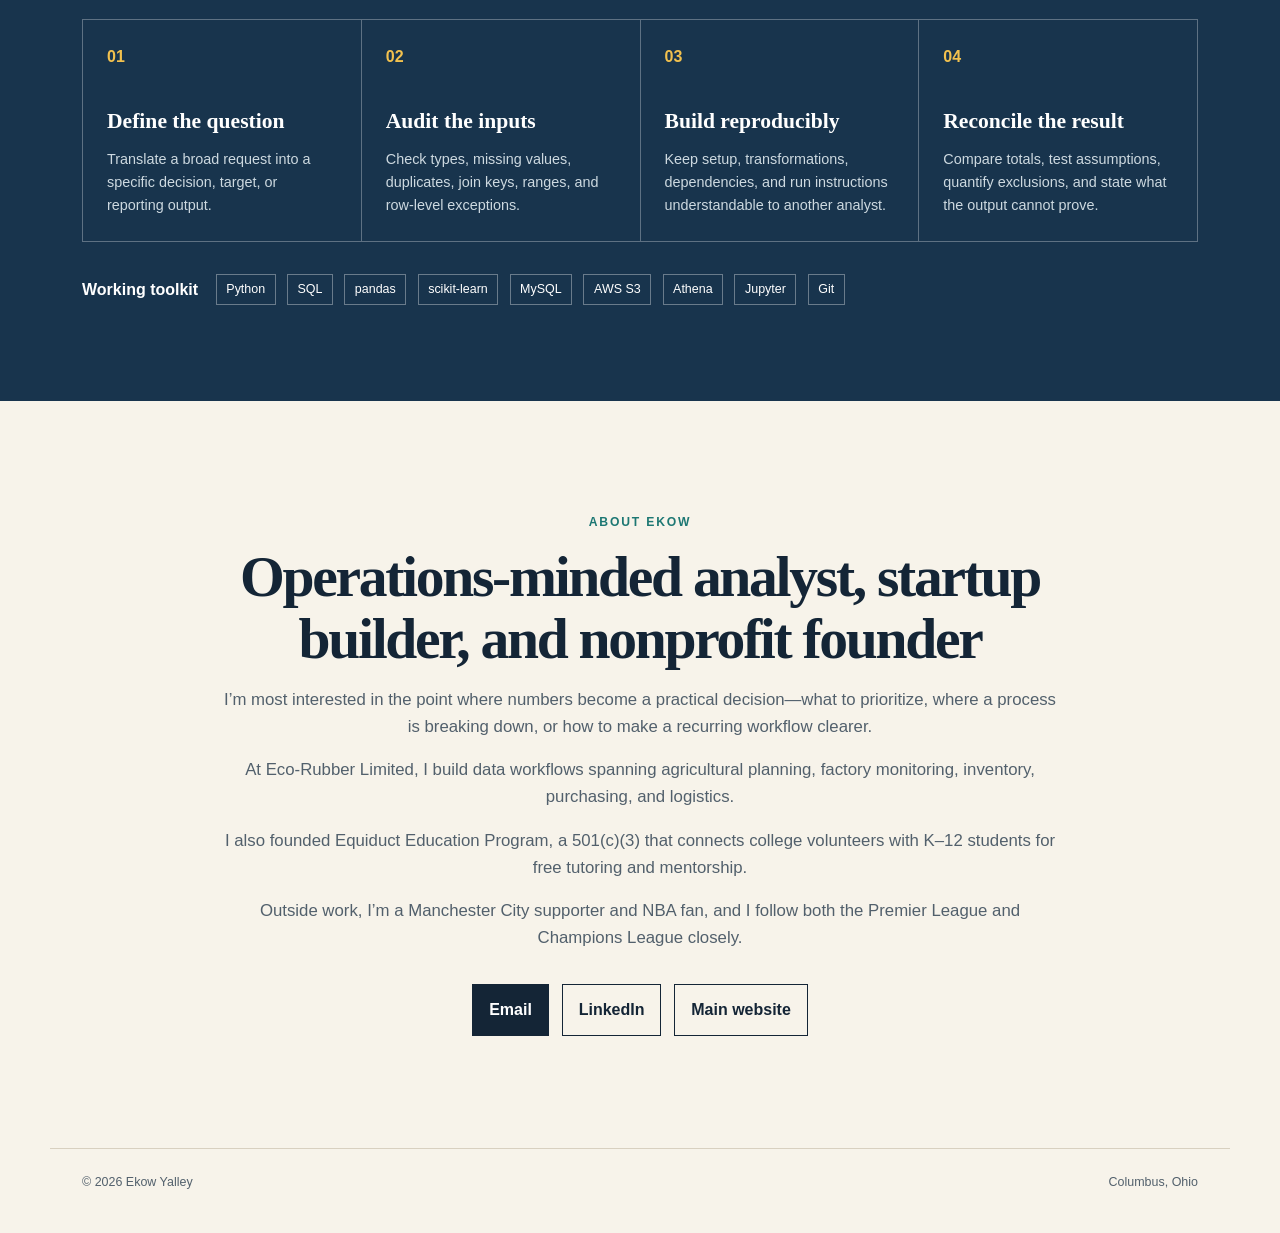
==== commit d77945fb: "Expand project storytelling and profile" ====
--- a/docs/index.html
+++ b/docs/index.html
@@ -25,7 +25,7 @@
       <div>
         <p class="eyebrow">Python · SQL · data quality · reporting</p>
         <h1>Analysis that shows its work.</h1>
-        <p class="lede">I’m Ekow Yalley, a data analyst with a University of Michigan B.S. in Econometrics/Data Science and Biology. Each case study shows the question, build, validation, result, and visual evidence behind the work.</p>
+        <p class="lede">I’m Ekow Yalley, an operations-minded data analyst and University of Michigan graduate with a B.S. double major in Data Science (Econometrics) and Biology. I use Python, SQL, and statistical modeling to turn operational questions into clear analysis.</p>
         <div class="actions">
           <a class="button primary" href="#case-studies">Explore case studies</a>
           <a class="button secondary" href="https://github.com/EkowYalley">View GitHub</a>
@@ -35,11 +35,11 @@
         <p class="card-label">Evidence at a glance</p>
         <dl>
           <div><dt>49,999</dt><dd>validated NYC 311 records</dd></div>
-          <div><dt>78.7%</dt><dd>held-out accuracy</dd></div>
+          <div><dt>78.7%</dt><dd>test-set accuracy</dd></div>
           <div><dt>79.9%</dt><dd>balanced accuracy</dd></div>
           <div><dt>88.3%</dt><dd>ROC AUC</dd></div>
         </dl>
-        <p>The headline model metrics come directly from the saved evaluation outputs.</p>
+        <p>Model metrics reproduced from the repository’s saved evaluation outputs.</p>
       </aside>
     </section>
 
@@ -63,7 +63,7 @@
               <li><strong>88.30%</strong> ROC AUC</li>
               <li><strong>6/6</strong> validation checks passed</li>
             </ul>
-            <figure class="case-visual"><img src="img/nyc311_model_diagnostics.png" alt="ROC curve and confusion matrix for the NYC 311 service-resolution model"><figcaption>Model diagnostics from the 10,000-record held-out test set.</figcaption></figure>
+            <figure class="case-visual"><img src="img/nyc311_model_diagnostics.png" alt="ROC curve and confusion matrix for the NYC 311 service-resolution model"><figcaption>ROC curve and confusion matrix generated from 10,000 saved test-set predictions.</figcaption></figure>
           </div>
           <div class="case-action"><a href="aws-nyc311.html">Read case study <span aria-hidden="true">→</span></a></div>
         </article>
@@ -98,8 +98,8 @@
     <section class="section library-preview" id="project-library">
       <div class="section-intro">
         <p class="eyebrow">Project library</p>
-        <h2>More than the headline case studies.</h2>
-        <p>Smaller builds and technical explorations show range without competing with the data-focused case studies.</p>
+        <h2>What I explore in my free time</h2>
+        <p>Games, numerical experiments, and small technical builds that let me test ideas outside formal project work.</p>
       </div>
       <div class="library-grid">
         <article><p class="status">Fun project · runnable</p><h3>Me vs. You</h3><p>A two-player Snake game built with Python Turtle, including independent controls, scoring, growth, and player-to-player collision logic.</p><a href="me-vs-you.html">View project →</a></article>
@@ -124,10 +124,13 @@
 
     <section class="closing">
       <p class="eyebrow">About Ekow</p>
-      <h2>Operations-minded analyst, startup builder, and nonprofit founder.</h2>
-      <p>At Eco-Rubber Limited, I build data workflows spanning agricultural planning, factory monitoring, inventory, purchasing, and logistics. I also founded Equiduct Education Program, a 501(c)(3) that connects college volunteers with K–12 students for free tutoring and mentorship.</p>
+      <h2>Operations-minded analyst, startup builder, and nonprofit founder</h2>
+      <p>I’m most interested in the point where numbers become a practical decision—what to prioritize, where a process is breaking down, or how to make a recurring workflow clearer.</p>
+      <p>At Eco-Rubber Limited, I build data workflows spanning agricultural planning, factory monitoring, inventory, purchasing, and logistics.</p>
+      <p>I also founded Equiduct Education Program, a 501(c)(3) that connects college volunteers with K–12 students for free tutoring and mentorship.</p>
+      <p>Outside work, I’m a Manchester City supporter and NBA fan, and I follow both the Premier League and Champions League closely.</p>
       <div class="actions">
-        <a class="button primary" href="mailto:ekowny@gmail.com">ekowny@gmail.com</a>
+        <a class="button primary" href="mailto:ekowny@gmail.com">Email</a>
         <a class="button secondary" href="https://www.linkedin.com/in/ekow-yalley-29869a260/">LinkedIn</a>
         <a class="button secondary" href="https://ekowyalley.com/">Main website</a>
       </div>
--- a/docs/styles.css
+++ b/docs/styles.css
@@ -104,6 +104,7 @@
 .diagnostic-visual { margin: 1.5rem 0; }
 .diagnostic-visual img { display: block; width: 100%; height: auto; border: 1px solid var(--line); }
 .diagnostic-visual figcaption { margin-top: .55rem; color: var(--muted); font-size: .78rem; }
+.diagnostic-pair { display: grid; grid-template-columns: 1fr 1fr; gap: 1rem; align-items: start; }
 .study-aside { align-self: start; position: sticky; top: 1.5rem; padding: 1.4rem; background: var(--white); border-top: 5px solid var(--maize); box-shadow: var(--shadow); }
 .study-aside h2 { font-size: 1.25rem; }
 .study-aside dl { margin: 1rem 0; }
@@ -136,6 +137,7 @@
   .site-header { align-items: flex-start; }
   nav { flex-wrap: wrap; justify-content: flex-end; gap: .7rem 1rem; }
   .portfolio-hero, .study-layout { grid-template-columns: 1fr; gap: 2.5rem; }
+  .diagnostic-pair { grid-template-columns: 1fr; }
   .catalog-heading { grid-template-columns: 1fr; gap: 1rem; }
   .portfolio-hero { padding-top: 4rem; }
   .case-row { grid-template-columns: 44px 1fr; }
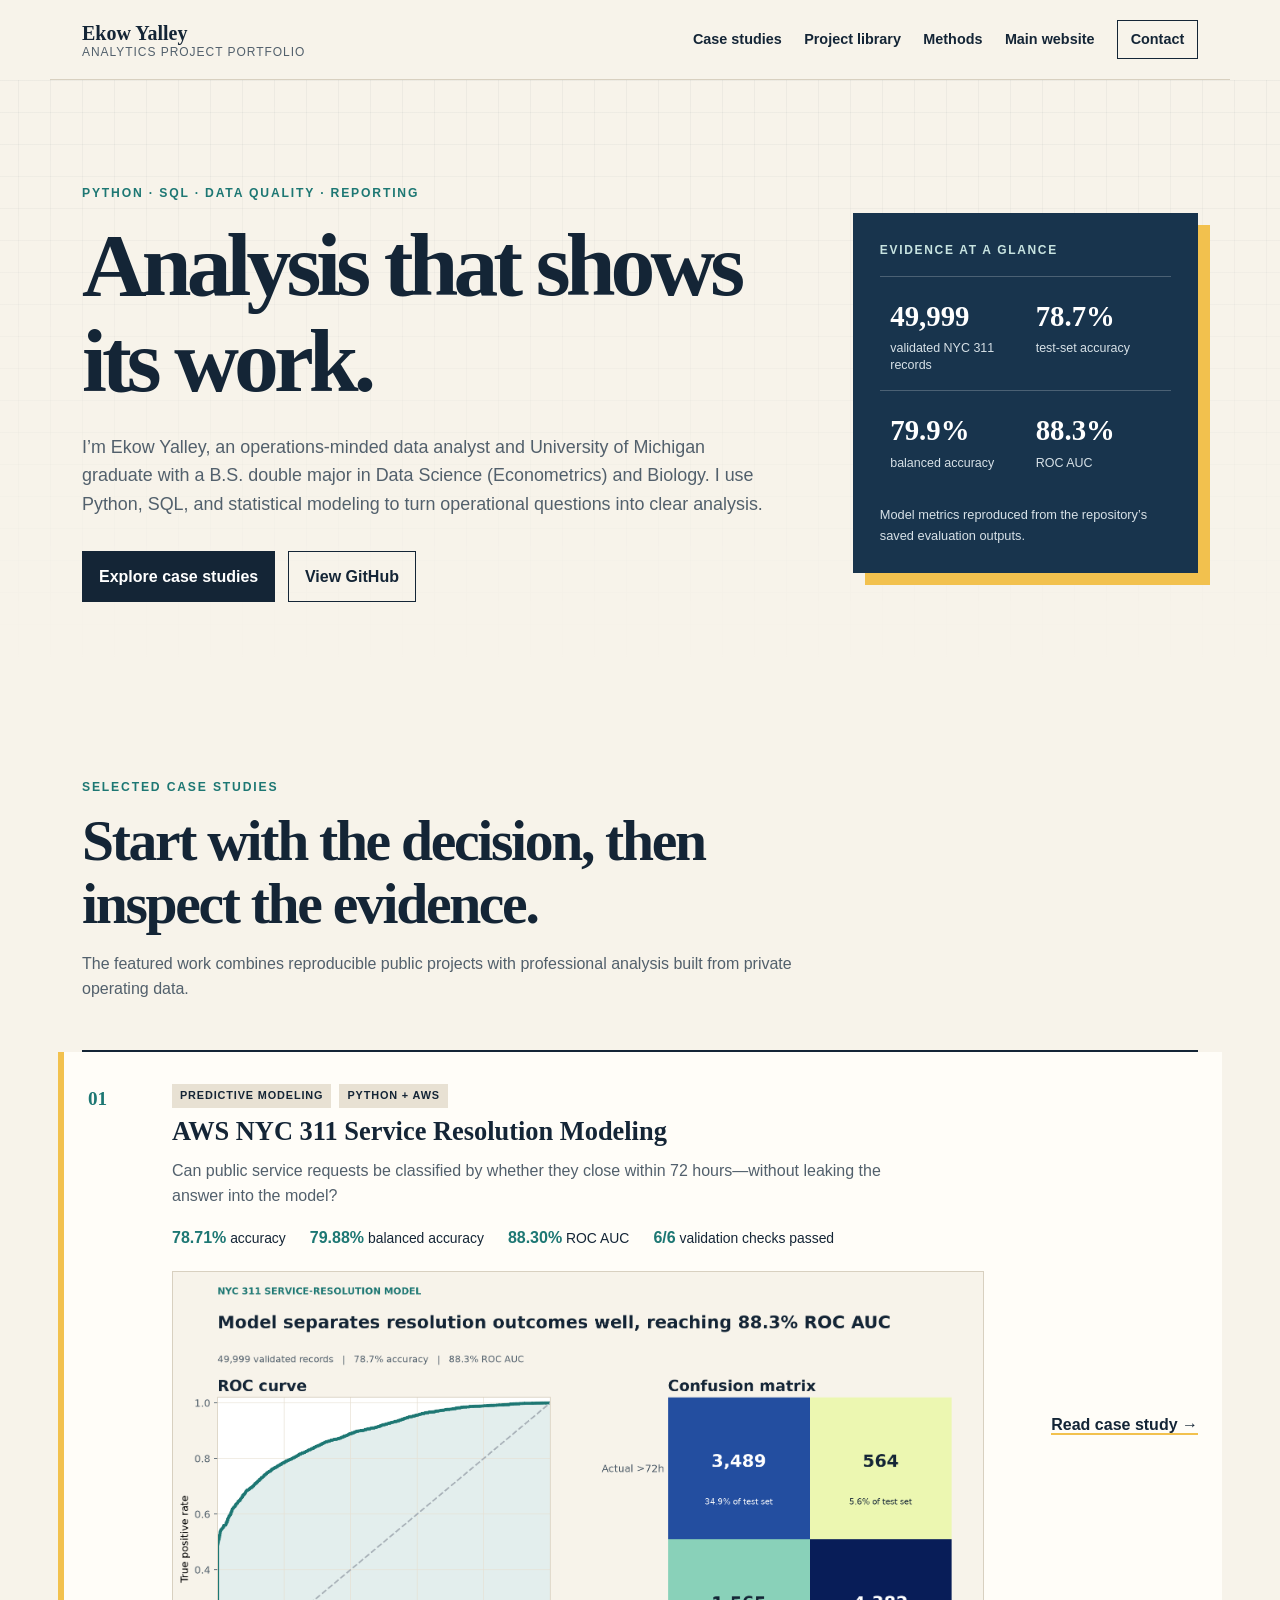
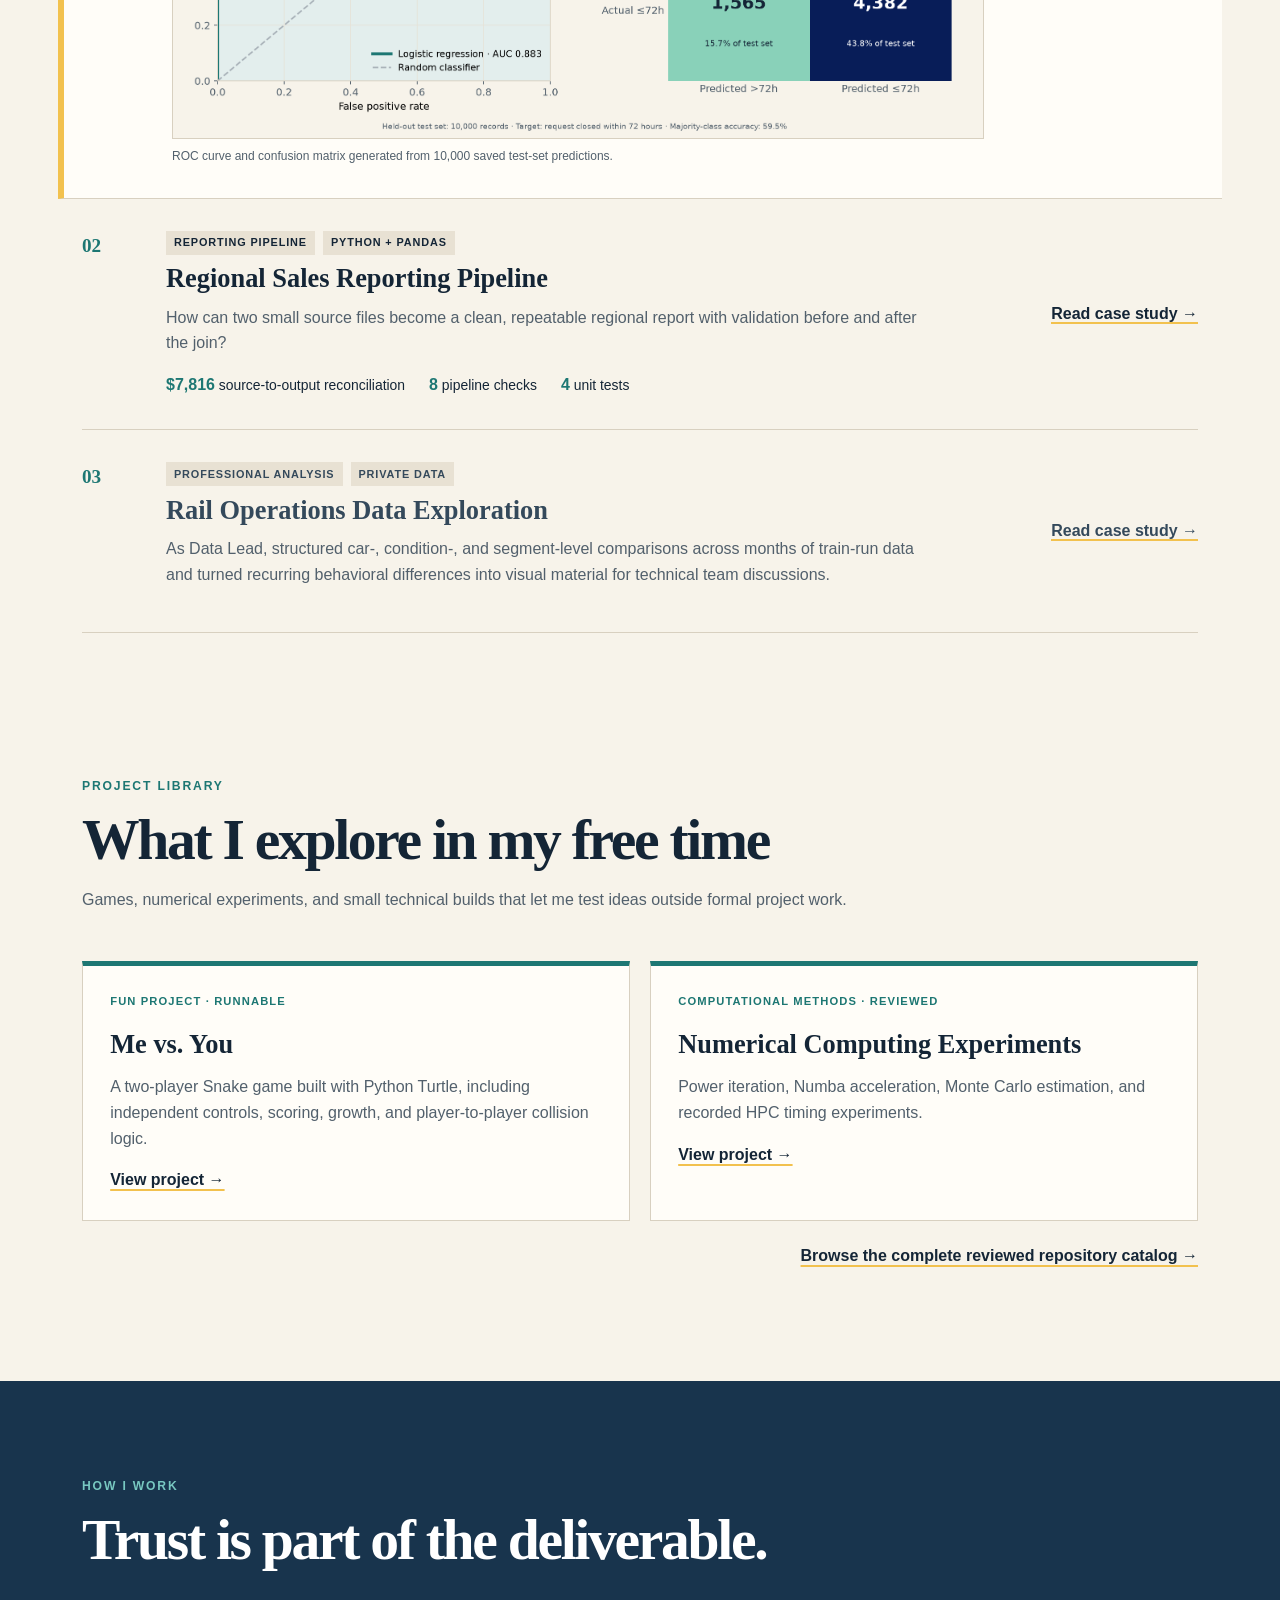
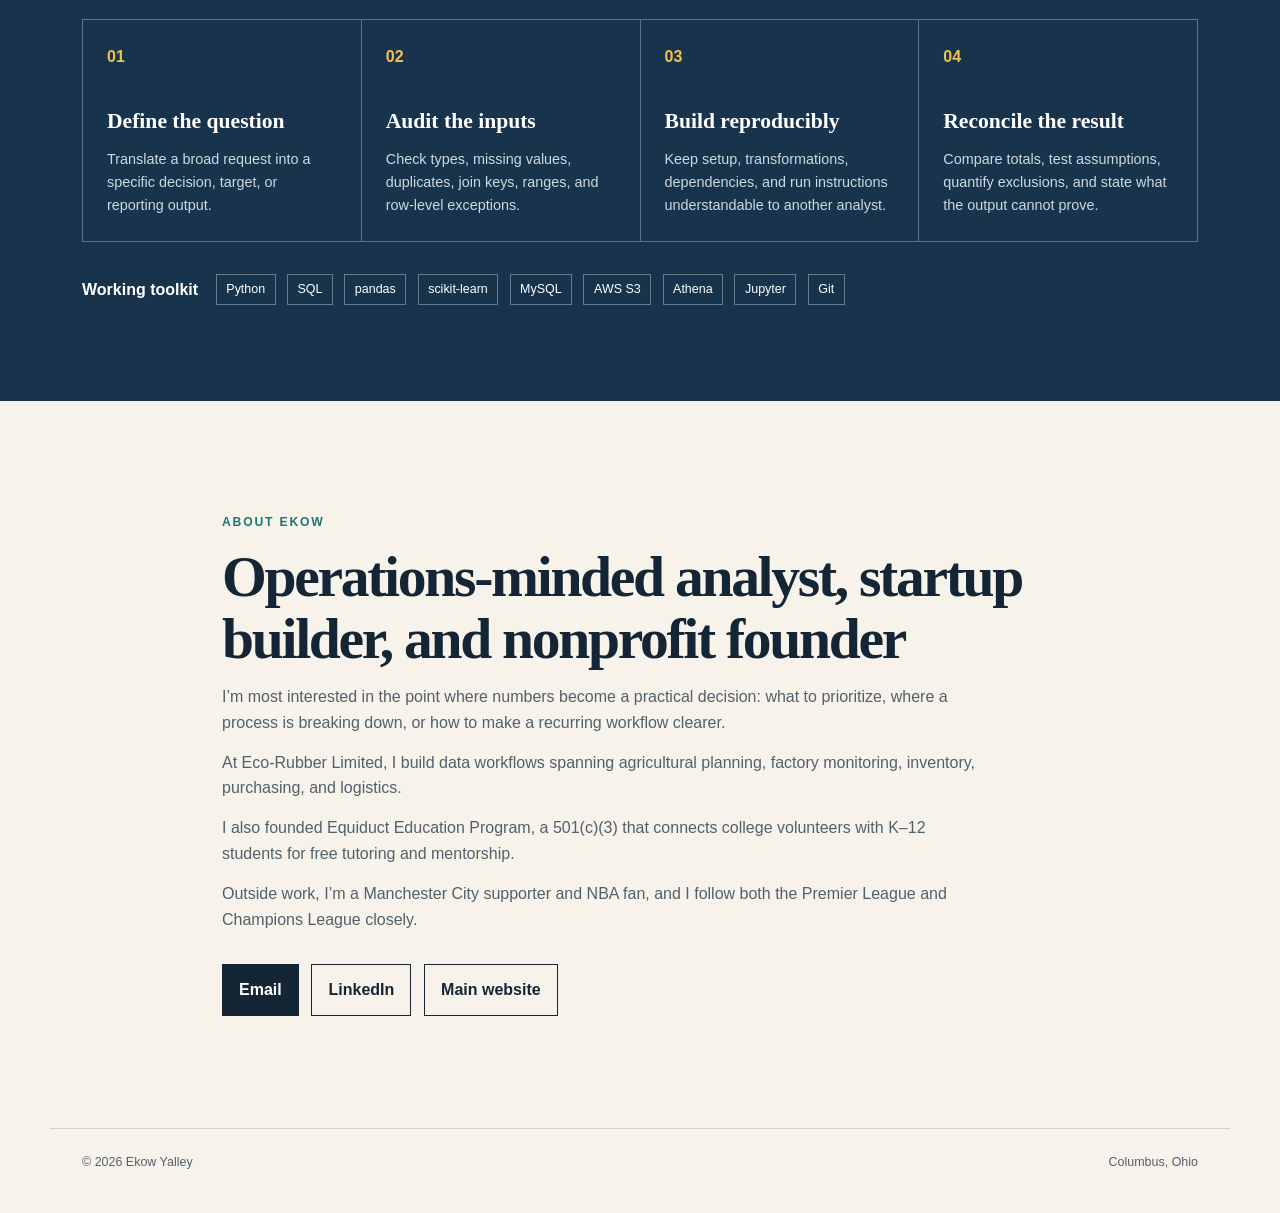
==== commit 56c7c6cb: "Polish profile and in-flight projects" ====
--- a/docs/index.html
+++ b/docs/index.html
@@ -125,7 +125,7 @@
     <section class="closing">
       <p class="eyebrow">About Ekow</p>
       <h2>Operations-minded analyst, startup builder, and nonprofit founder</h2>
-      <p>I’m most interested in the point where numbers become a practical decision—what to prioritize, where a process is breaking down, or how to make a recurring workflow clearer.</p>
+      <p>I’m most interested in the point where numbers become a practical decision: what to prioritize, where a process is breaking down, or how to make a recurring workflow clearer.</p>
       <p>At Eco-Rubber Limited, I build data workflows spanning agricultural planning, factory monitoring, inventory, purchasing, and logistics.</p>
       <p>I also founded Equiduct Education Program, a 501(c)(3) that connects college volunteers with K–12 students for free tutoring and mentorship.</p>
       <p>Outside work, I’m a Manchester City supporter and NBA fan, and I follow both the Premier League and Champions League closely.</p>
--- a/docs/styles.css
+++ b/docs/styles.css
@@ -81,9 +81,9 @@
 .tool-line { display: flex; flex-wrap: wrap; gap: .7rem; margin-top: 2rem; align-items: center; }
 .tool-line strong { margin-right: .4rem; }
 .tool-line span { padding: .3rem .6rem; border: 1px solid rgba(255,255,255,.35); font-size: .78rem; }
-.closing { max-width: 900px; margin: 0 auto; padding: 7rem 2rem; text-align: center; }
-.closing p:not(.eyebrow) { color: var(--muted); font-size: 1.05rem; }
-.closing .actions { justify-content: center; }
+.closing { max-width: 900px; margin: 0 auto; padding: 7rem 2rem; text-align: left; }
+.closing p:not(.eyebrow) { max-width: 760px; margin: .9rem 0 0; color: var(--muted); font-size: 1rem; line-height: 1.6; }
+.closing .actions { justify-content: flex-start; }
 footer { max-width: var(--max); margin: 0 auto; padding: 1.5rem 2rem 2.5rem; display: flex; justify-content: space-between; gap: 1rem; border-top: 1px solid var(--line); color: var(--muted); font-size: .78rem; }
 .study-hero { max-width: var(--max); margin: 0 auto; padding: 5rem 2rem 3.5rem; }
 .study-hero h1 { max-width: 950px; font-size: clamp(3rem, 6vw, 5.6rem); }
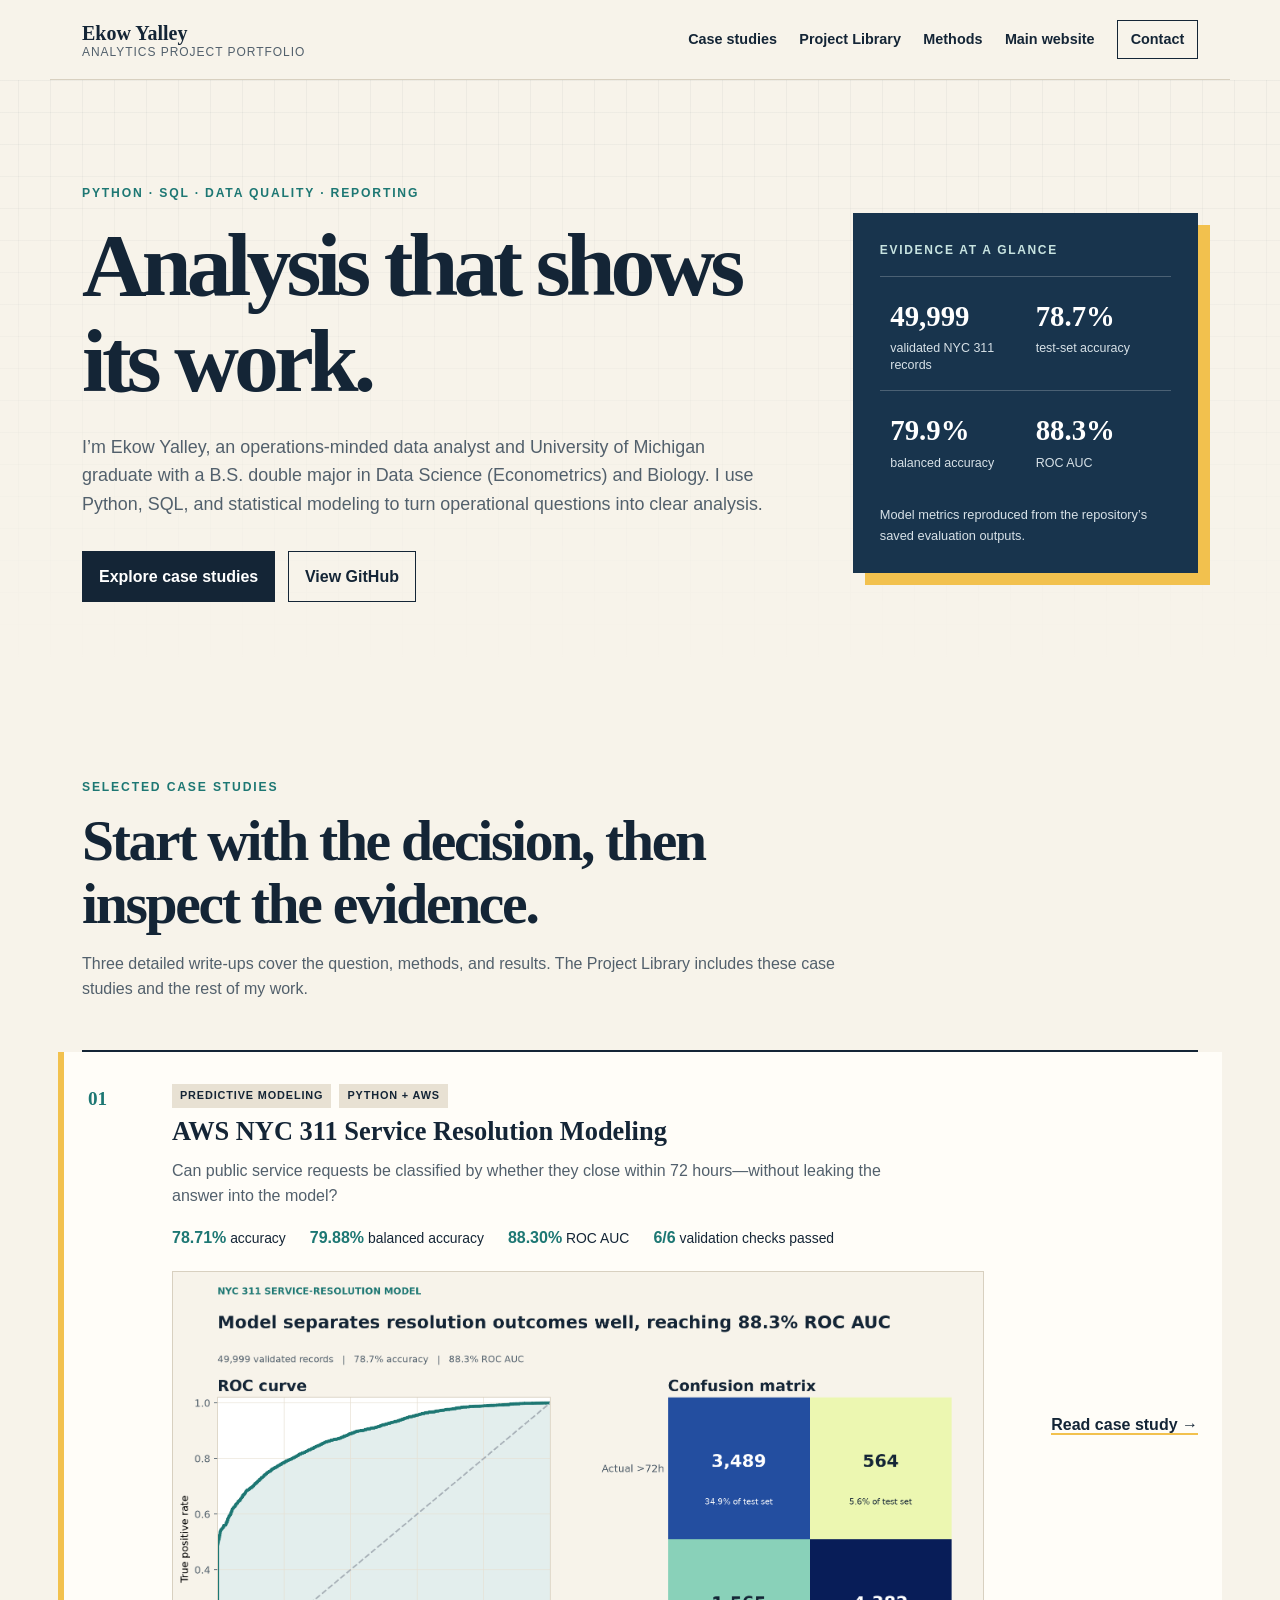
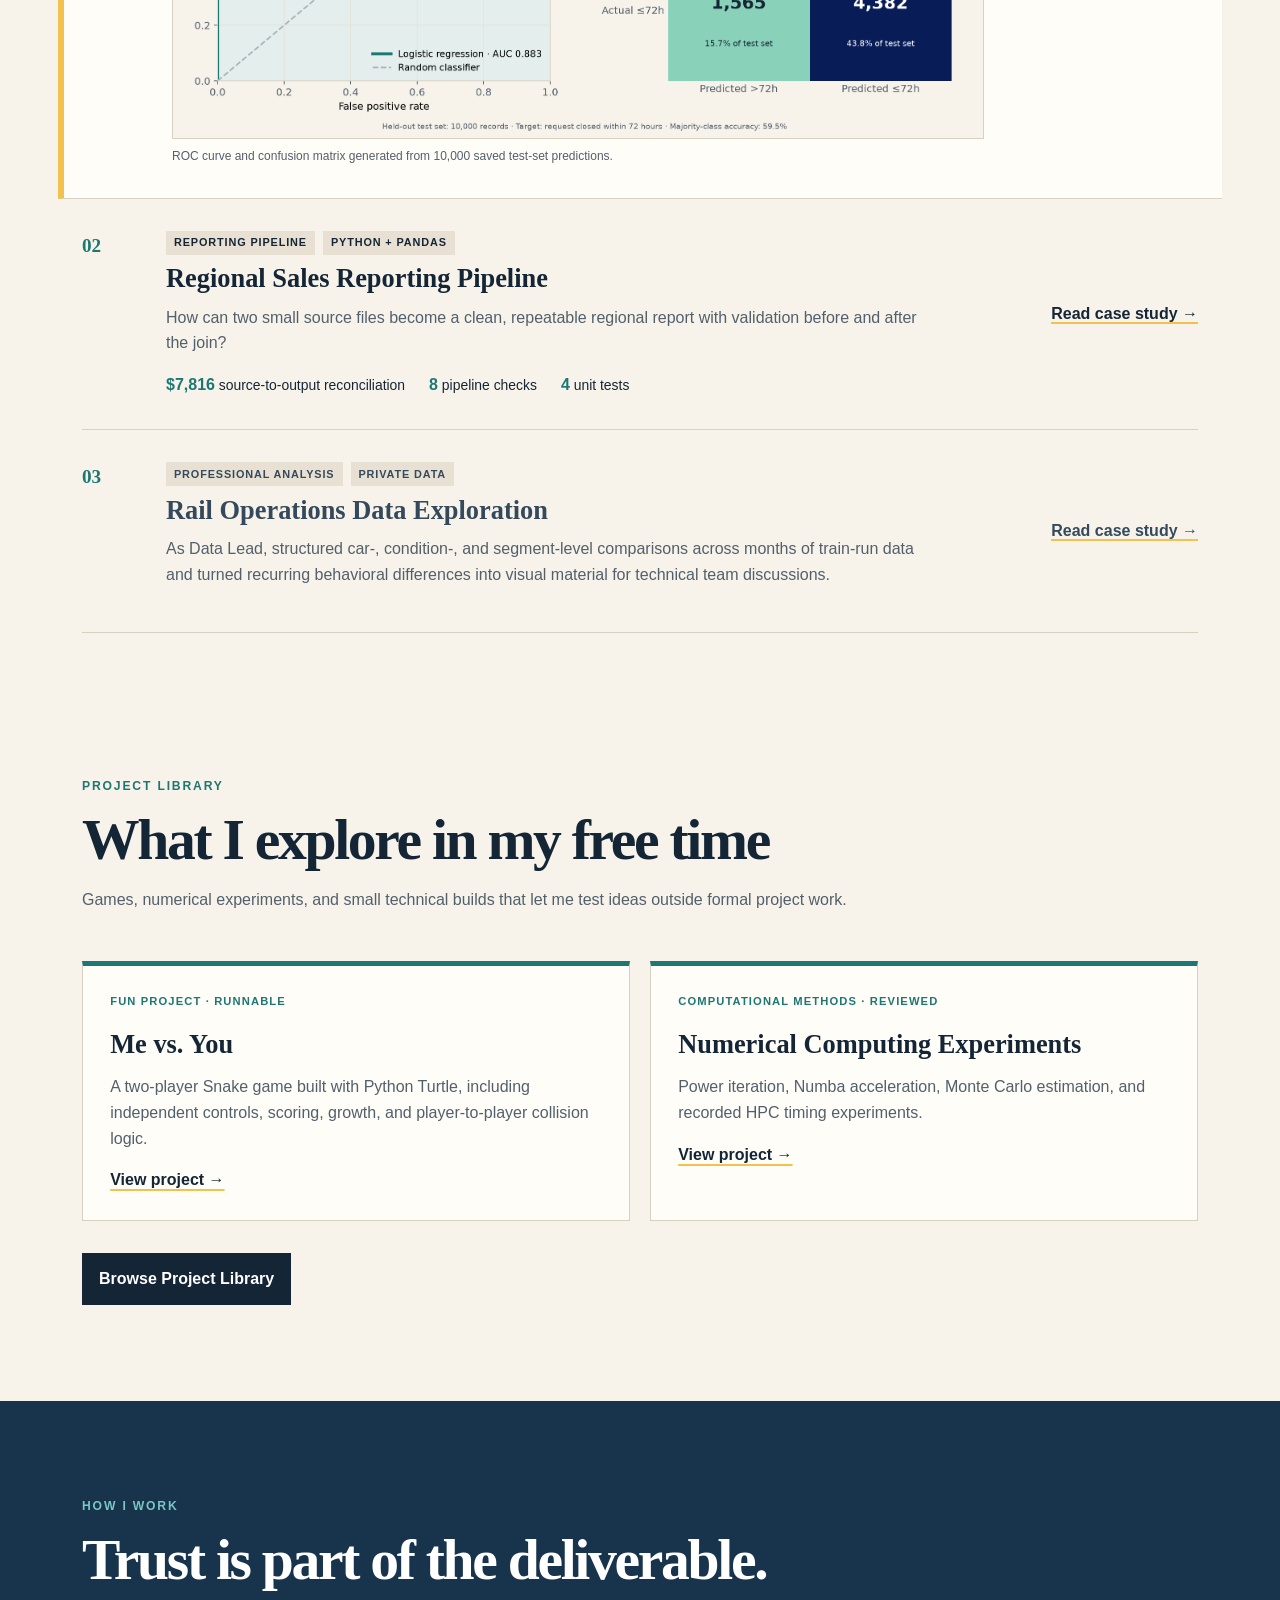
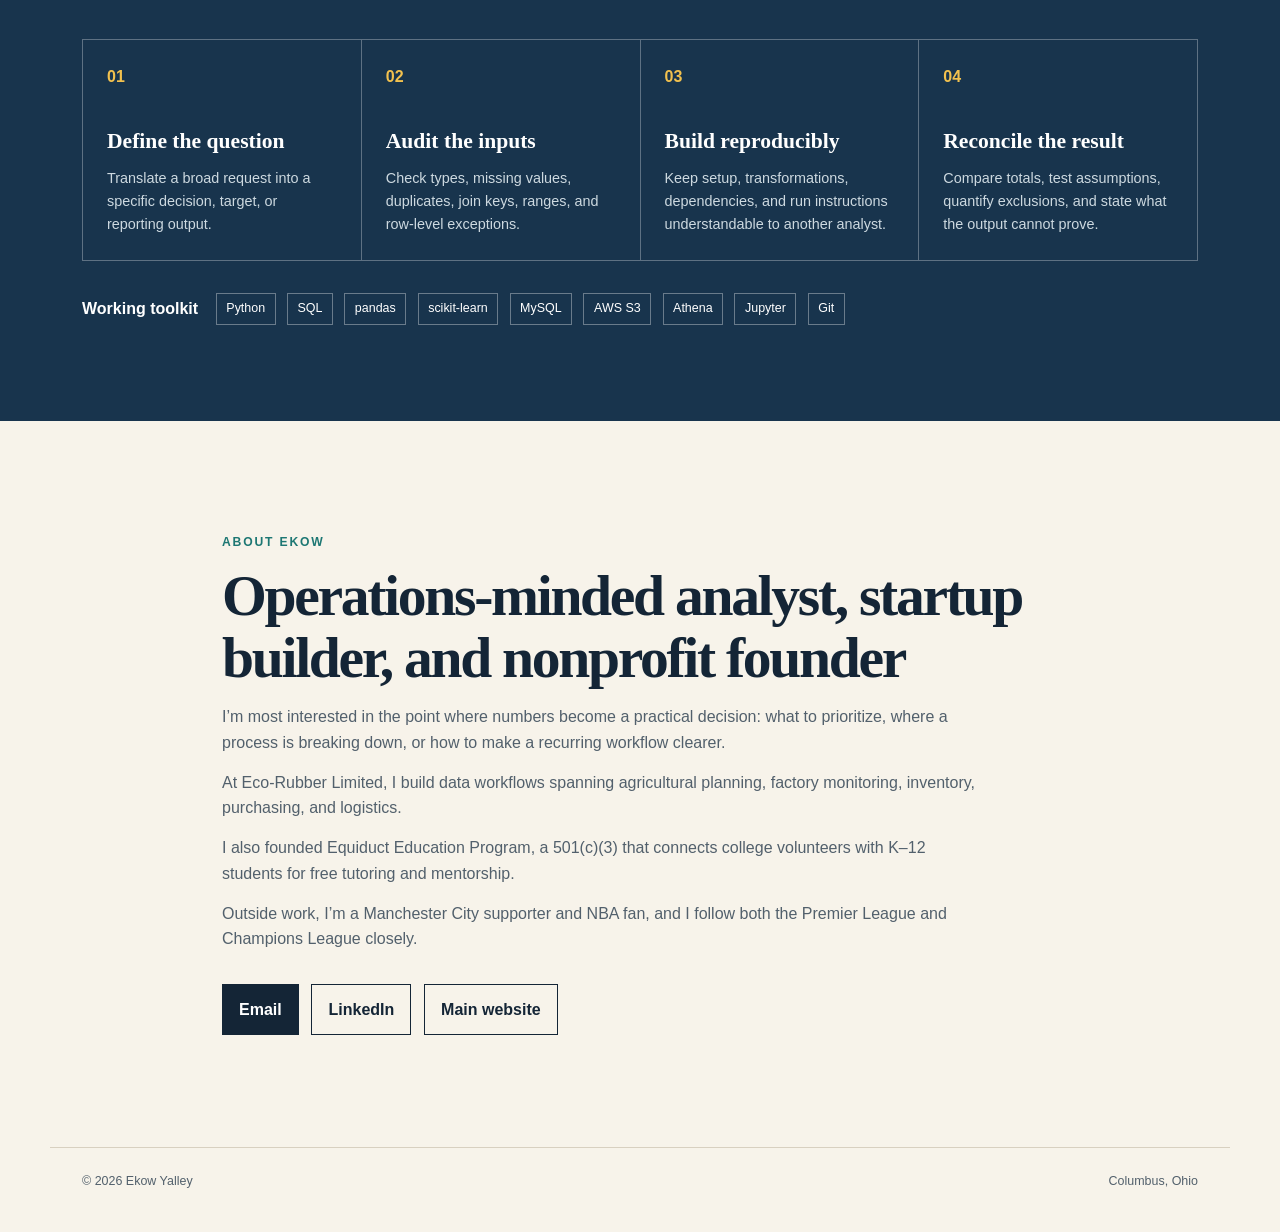
==== commit 6d4a370d: "Clarify project library and case study navigation" ====
--- a/docs/index.html
+++ b/docs/index.html
@@ -13,7 +13,7 @@
     <a class="brand" href="index.html"><strong>Ekow Yalley</strong><span>Analytics Project Portfolio</span></a>
     <nav aria-label="Primary navigation">
       <a href="#case-studies">Case studies</a>
-      <a href="#project-library">Project library</a>
+      <a href="projects.html">Project Library</a>
       <a href="#methods">Methods</a>
       <a href="https://ekowyalley.com/">Main website</a>
       <a class="nav-cta" href="mailto:ekowny@gmail.com">Contact</a>
@@ -47,7 +47,7 @@
       <div class="section-intro">
         <p class="eyebrow">Selected case studies</p>
         <h2>Start with the decision, then inspect the evidence.</h2>
-        <p>The featured work combines reproducible public projects with professional analysis built from private operating data.</p>
+        <p>Three detailed write-ups cover the question, methods, and results. The Project Library includes these case studies and the rest of my work.</p>
       </div>
 
       <div class="case-list">
@@ -105,7 +105,7 @@
         <article><p class="status">Fun project · runnable</p><h3>Me vs. You</h3><p>A two-player Snake game built with Python Turtle, including independent controls, scoring, growth, and player-to-player collision logic.</p><a href="me-vs-you.html">View project →</a></article>
         <article><p class="status">Computational methods · reviewed</p><h3>Numerical Computing Experiments</h3><p>Power iteration, Numba acceleration, Monte Carlo estimation, and recorded HPC timing experiments.</p><a href="numerical-computing.html">View project →</a></article>
       </div>
-      <p class="library-link"><a href="projects.html">Browse the complete reviewed repository catalog →</a></p>
+      <div class="actions"><a class="button primary" href="projects.html">Browse Project Library</a></div>
     </section>
 
     <section class="section methods" id="methods">
--- a/docs/styles.css
+++ b/docs/styles.css
@@ -148,7 +148,7 @@
 @media (max-width: 560px) {
   .site-header { padding: 1rem; flex-direction: column; }
   nav { justify-content: flex-start; }
-  nav a:first-child, nav a:nth-child(2) { display: none; }
+
   .portfolio-hero, .section, .study-hero, .study-layout, .closing { padding-left: 1rem; padding-right: 1rem; }
   h1 { font-size: 3.15rem; }
   .evidence-card dl, .method-grid { grid-template-columns: 1fr; }
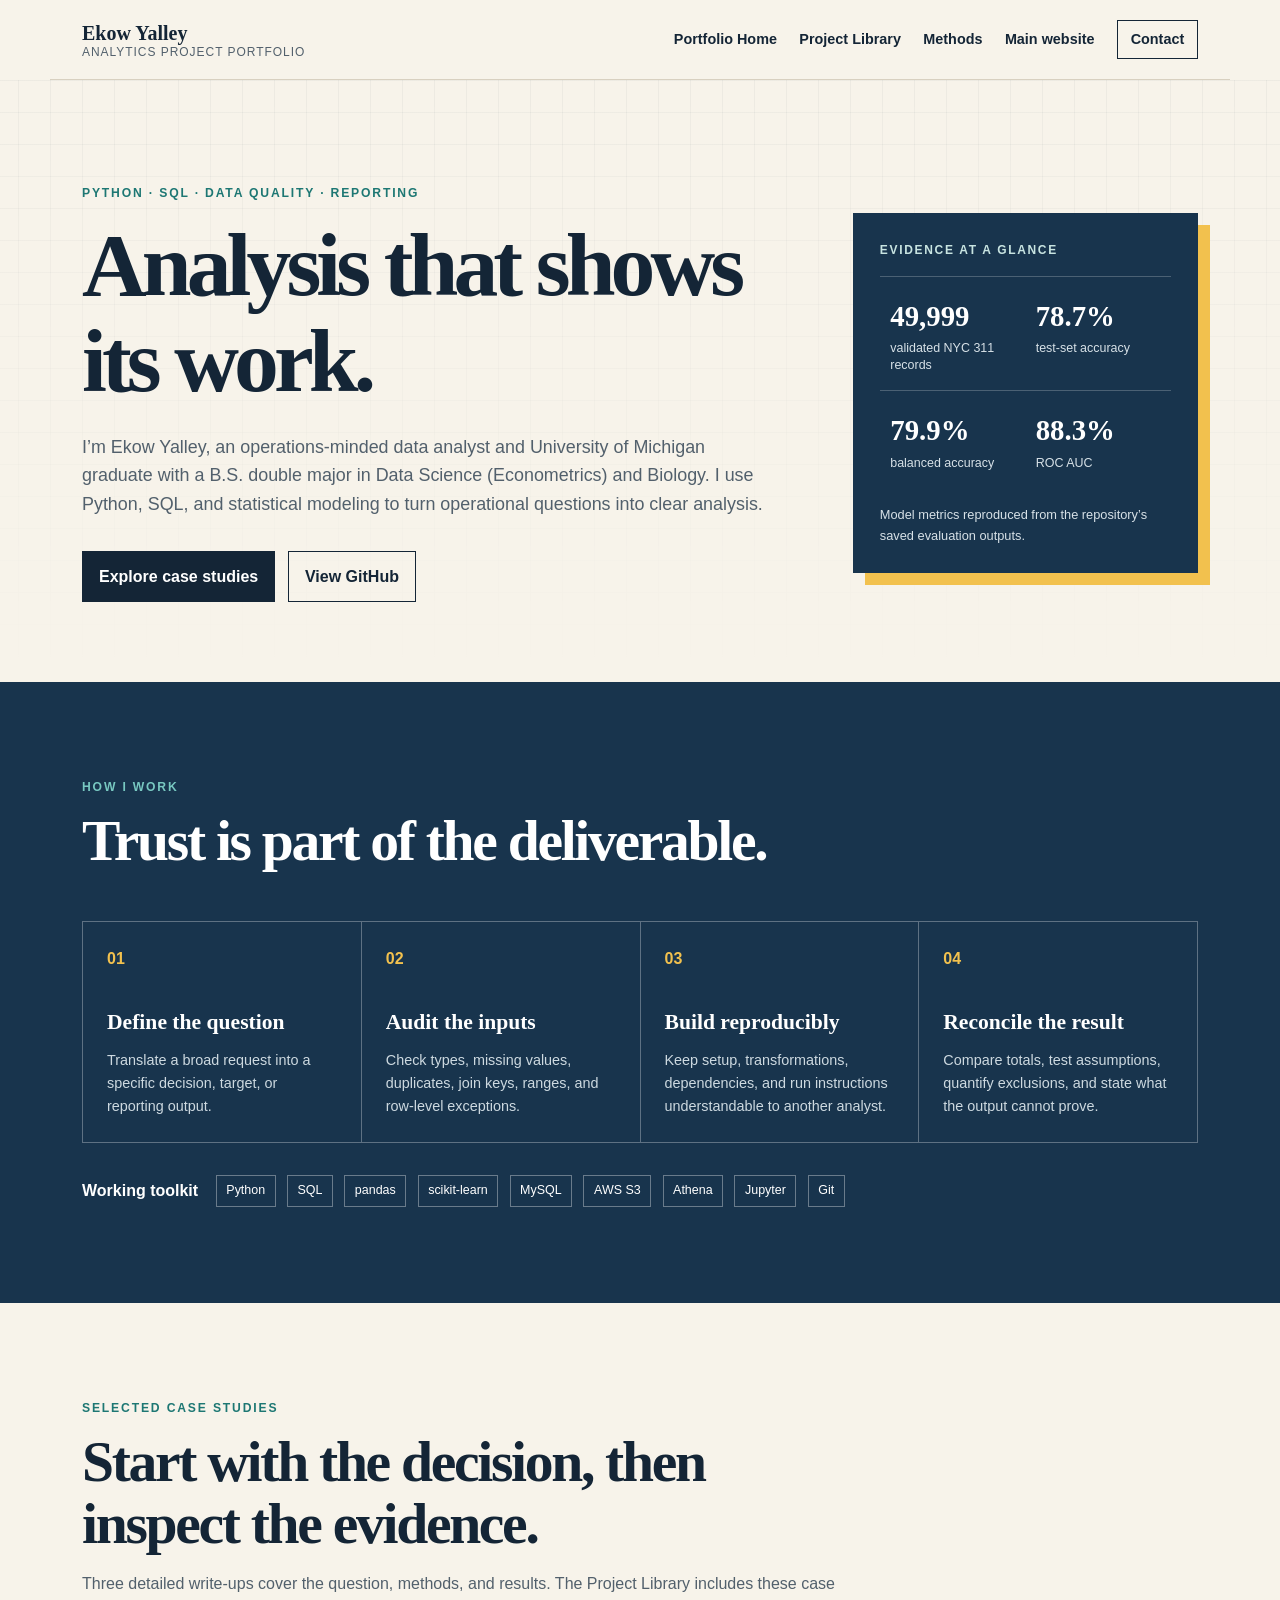
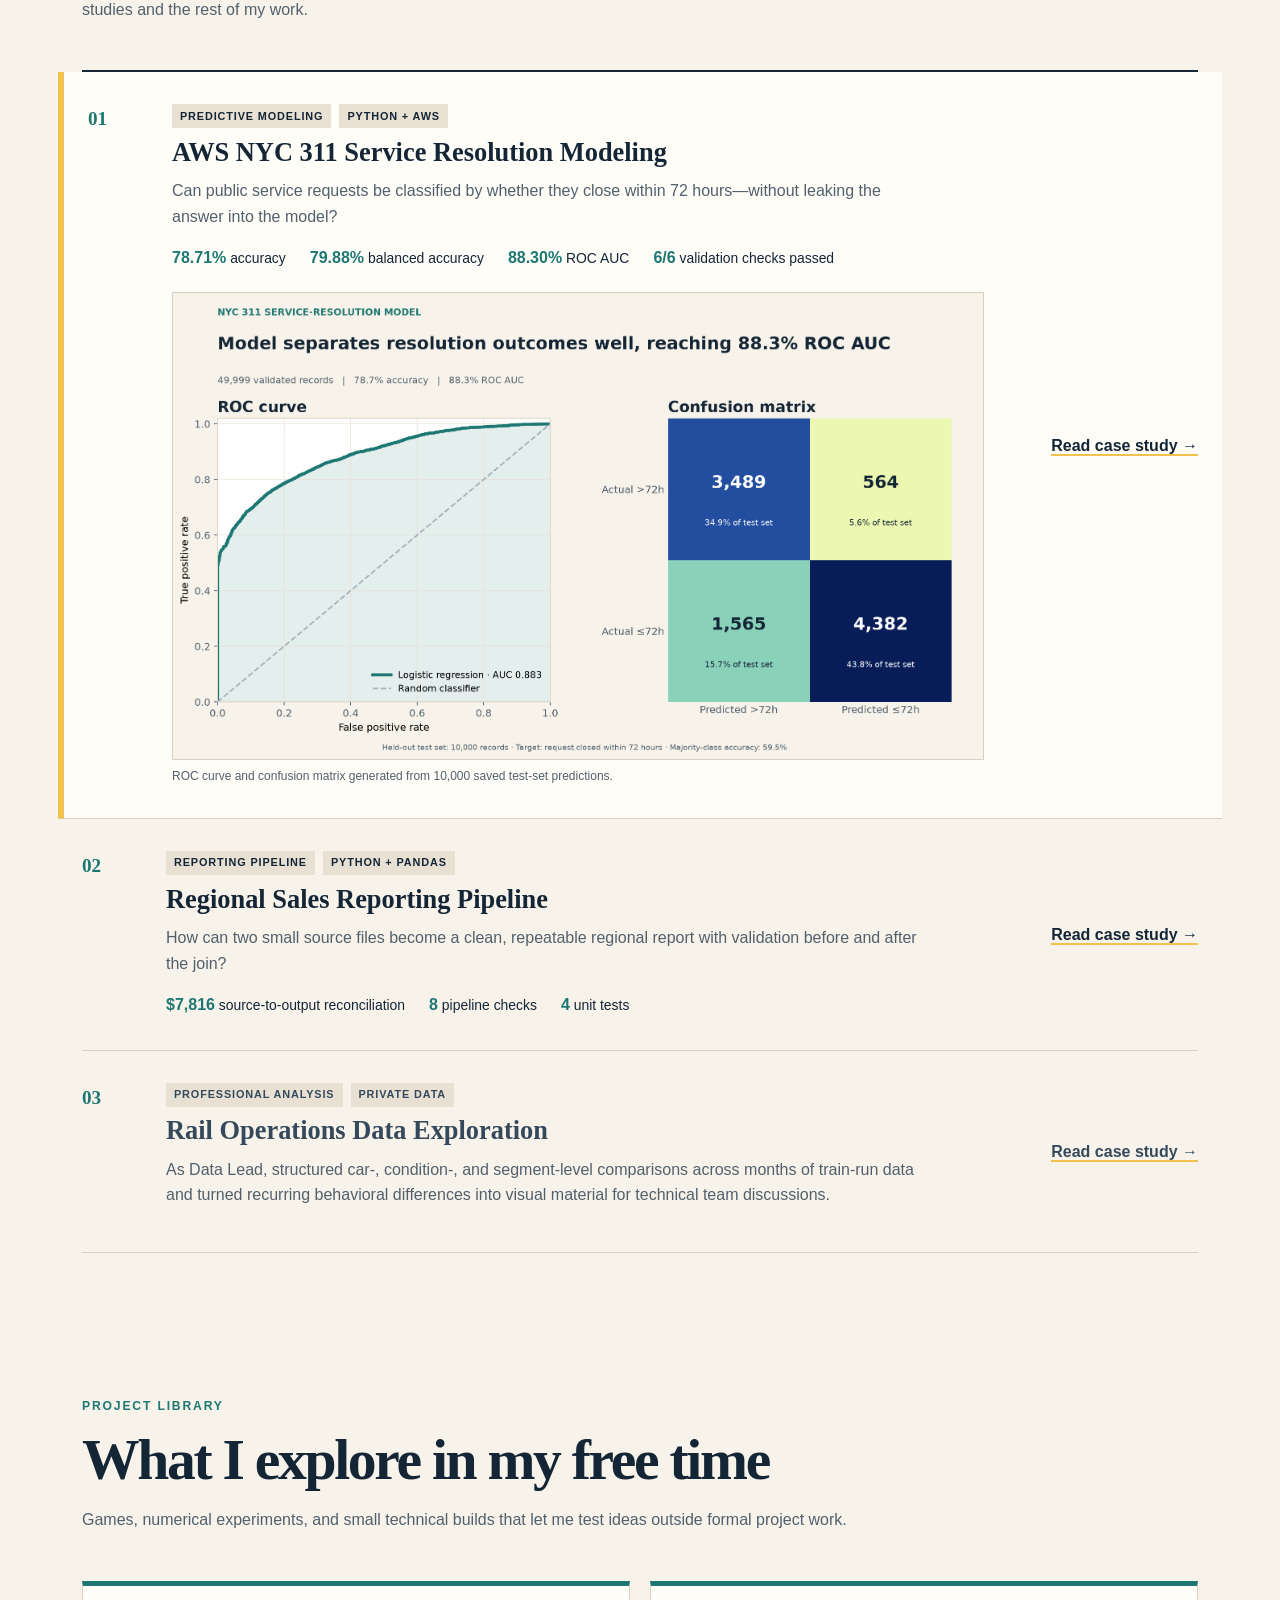
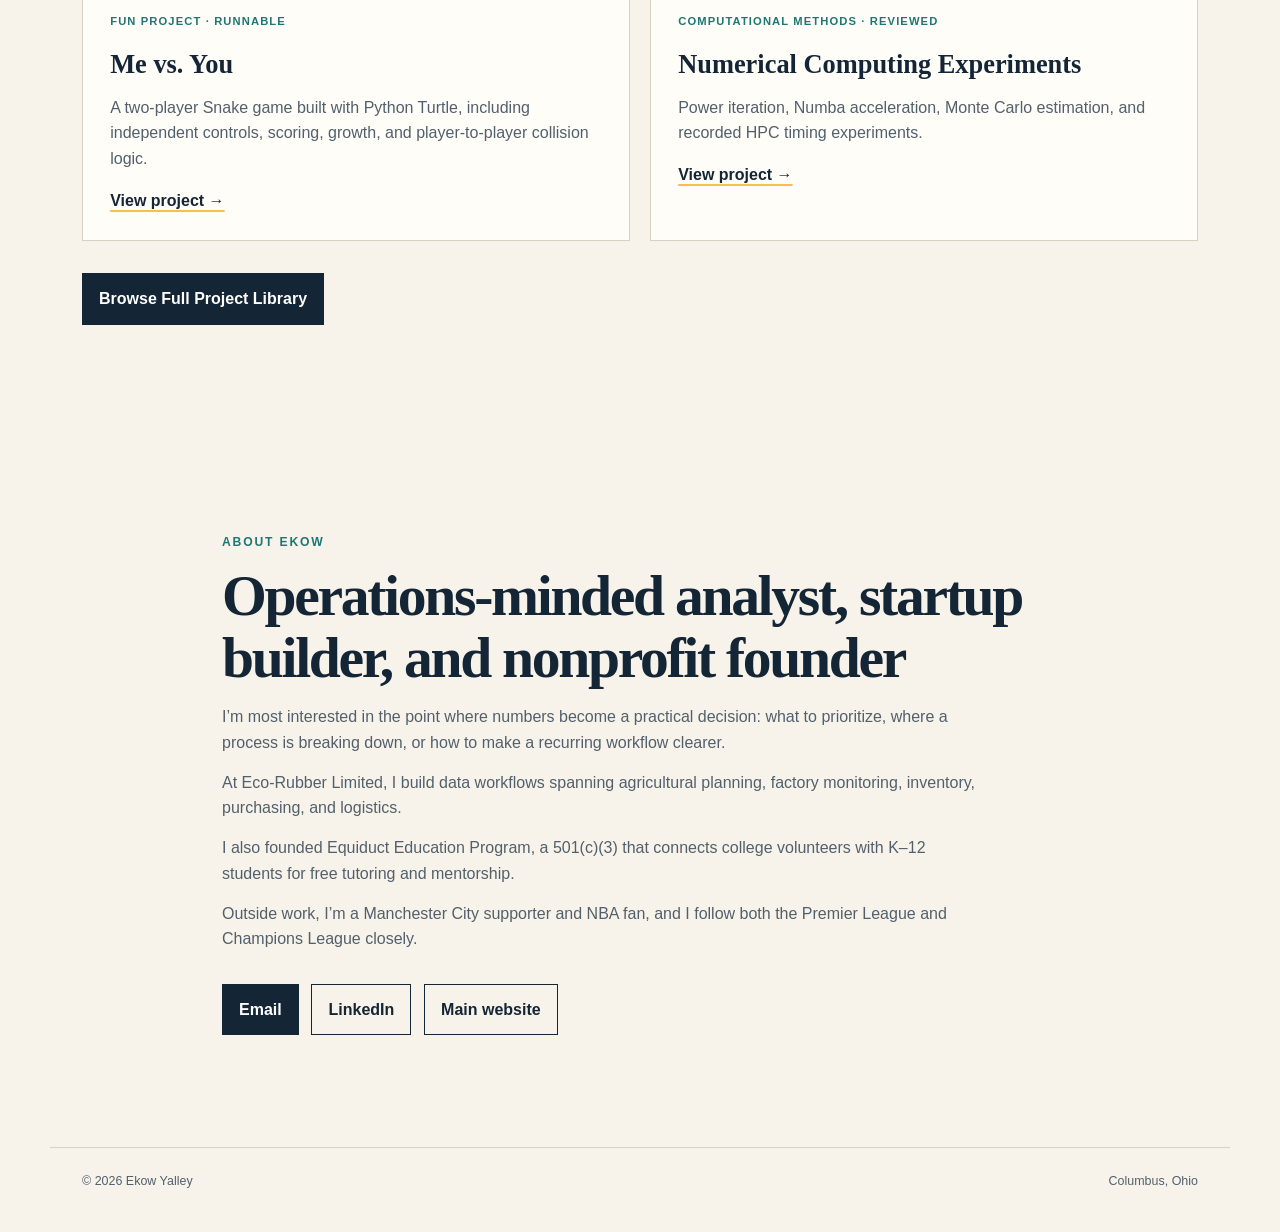
==== commit d4bed64c: "Fix project library entry and portfolio order" ====
--- a/docs/index.html
+++ b/docs/index.html
@@ -12,7 +12,7 @@
   <header class="site-header">
     <a class="brand" href="index.html"><strong>Ekow Yalley</strong><span>Analytics Project Portfolio</span></a>
     <nav aria-label="Primary navigation">
-      <a href="#case-studies">Case studies</a>
+      <a href="index.html">Portfolio Home</a>
       <a href="projects.html">Project Library</a>
       <a href="#methods">Methods</a>
       <a href="https://ekowyalley.com/">Main website</a>
@@ -41,6 +41,20 @@
         </dl>
         <p>Model metrics reproduced from the repository’s saved evaluation outputs.</p>
       </aside>
+    </section>
+
+    <section class="section methods" id="methods">
+      <div class="section-intro">
+        <p class="eyebrow">How I work</p>
+        <h2>Trust is part of the deliverable.</h2>
+      </div>
+      <div class="method-grid">
+        <article><span>01</span><h3>Define the question</h3><p>Translate a broad request into a specific decision, target, or reporting output.</p></article>
+        <article><span>02</span><h3>Audit the inputs</h3><p>Check types, missing values, duplicates, join keys, ranges, and row-level exceptions.</p></article>
+        <article><span>03</span><h3>Build reproducibly</h3><p>Keep setup, transformations, dependencies, and run instructions understandable to another analyst.</p></article>
+        <article><span>04</span><h3>Reconcile the result</h3><p>Compare totals, test assumptions, quantify exclusions, and state what the output cannot prove.</p></article>
+      </div>
+      <div class="tool-line"><strong>Working toolkit</strong><span>Python</span><span>SQL</span><span>pandas</span><span>scikit-learn</span><span>MySQL</span><span>AWS S3</span><span>Athena</span><span>Jupyter</span><span>Git</span></div>
     </section>
 
     <section class="section" id="case-studies">
@@ -105,21 +119,7 @@
         <article><p class="status">Fun project · runnable</p><h3>Me vs. You</h3><p>A two-player Snake game built with Python Turtle, including independent controls, scoring, growth, and player-to-player collision logic.</p><a href="me-vs-you.html">View project →</a></article>
         <article><p class="status">Computational methods · reviewed</p><h3>Numerical Computing Experiments</h3><p>Power iteration, Numba acceleration, Monte Carlo estimation, and recorded HPC timing experiments.</p><a href="numerical-computing.html">View project →</a></article>
       </div>
-      <div class="actions"><a class="button primary" href="projects.html">Browse Project Library</a></div>
-    </section>
-
-    <section class="section methods" id="methods">
-      <div class="section-intro">
-        <p class="eyebrow">How I work</p>
-        <h2>Trust is part of the deliverable.</h2>
-      </div>
-      <div class="method-grid">
-        <article><span>01</span><h3>Define the question</h3><p>Translate a broad request into a specific decision, target, or reporting output.</p></article>
-        <article><span>02</span><h3>Audit the inputs</h3><p>Check types, missing values, duplicates, join keys, ranges, and row-level exceptions.</p></article>
-        <article><span>03</span><h3>Build reproducibly</h3><p>Keep setup, transformations, dependencies, and run instructions understandable to another analyst.</p></article>
-        <article><span>04</span><h3>Reconcile the result</h3><p>Compare totals, test assumptions, quantify exclusions, and state what the output cannot prove.</p></article>
-      </div>
-      <div class="tool-line"><strong>Working toolkit</strong><span>Python</span><span>SQL</span><span>pandas</span><span>scikit-learn</span><span>MySQL</span><span>AWS S3</span><span>Athena</span><span>Jupyter</span><span>Git</span></div>
+      <div class="actions"><a class="button primary" href="projects.html">Browse Full Project Library</a></div>
     </section>
 
     <section class="closing">
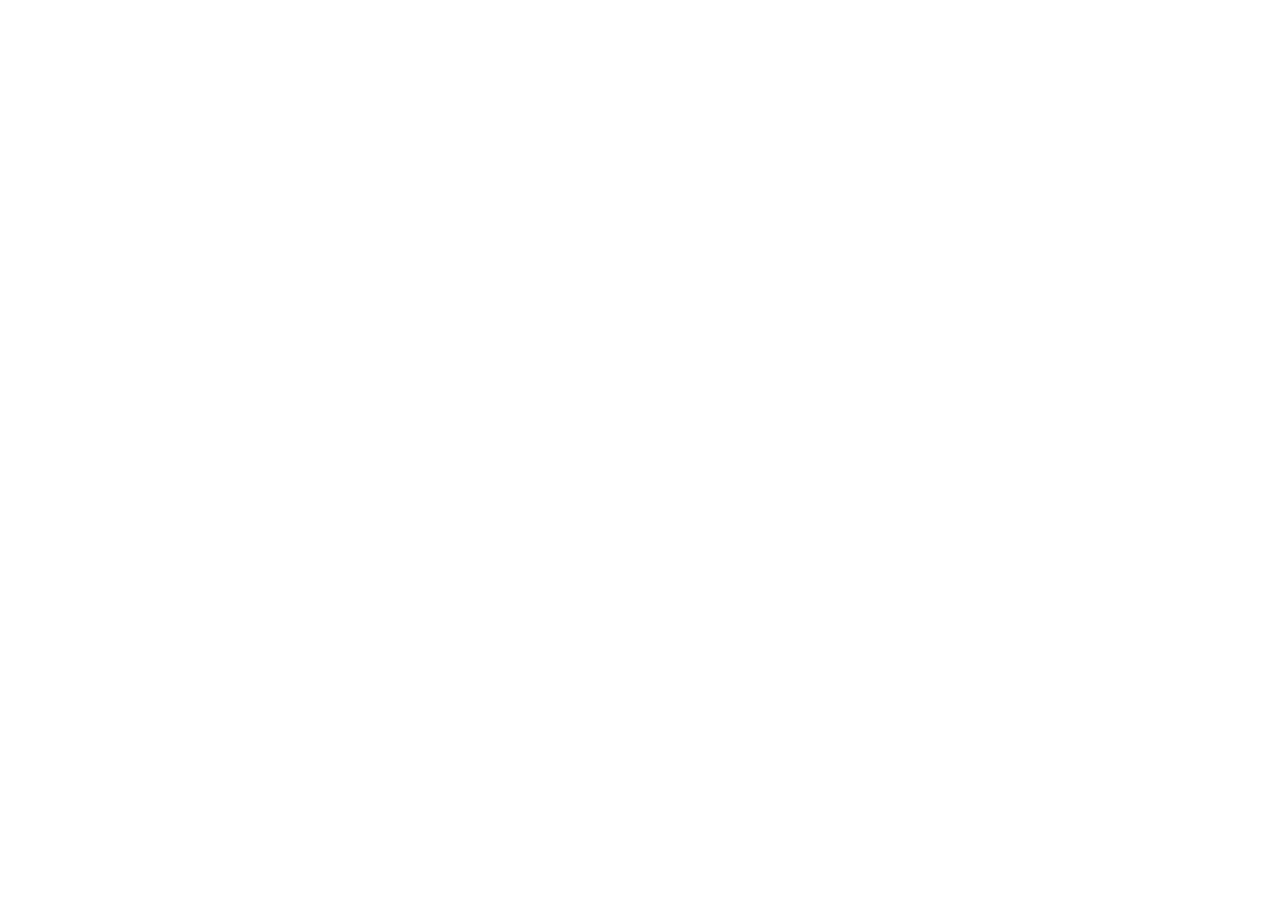
==== commit 2b796856: "Forward legacy portfolio links to the main domain" ====
--- a/docs/index.html
+++ b/docs/index.html
@@ -2,141 +2,14 @@
 <html lang="en">
 <head>
   <meta charset="utf-8">
-  <meta name="viewport" content="width=device-width, initial-scale=1">
-  <meta name="description" content="Ekow Yalley's analytics project portfolio: Python, SQL, data quality, validation, reporting, and reproducible analysis.">
-  <title>Ekow Yalley | Analytics Project Portfolio</title>
-  <link rel="stylesheet" href="styles.css">
+  <link rel="canonical" href="https://ekowyalley.com/">
+  <title>Ekow Yalley | Portfolio moved</title>
+  <script>
+    const destination = new URL("https://ekowyalley.com/");
+    destination.hash = location.hash;
+    if (location.hash === "#about") destination.pathname = "/about.html";
+    location.replace(destination.href);
+  </script>
 </head>
-<body>
-  <a class="skip-link" href="#main">Skip to content</a>
-  <header class="site-header">
-    <a class="brand" href="index.html"><strong>Ekow Yalley</strong><span>Analytics Project Portfolio</span></a>
-    <nav aria-label="Primary navigation">
-      <a href="index.html">Portfolio Home</a>
-      <a href="projects.html">Project Library</a>
-      <a href="#methods">Methods</a>
-      <a href="https://ekowyalley.com/">Main website</a>
-      <a class="nav-cta" href="mailto:ekowny@gmail.com">Contact</a>
-    </nav>
-  </header>
-
-  <main id="main">
-    <section class="portfolio-hero">
-      <div>
-        <p class="eyebrow">Python · SQL · data quality · reporting</p>
-        <h1>Analysis that shows its work.</h1>
-        <p class="lede">I’m Ekow Yalley, an operations-minded data analyst and University of Michigan graduate with a B.S. double major in Data Science (Econometrics) and Biology. I use Python, SQL, and statistical modeling to turn operational questions into clear analysis.</p>
-        <div class="actions">
-          <a class="button primary" href="#case-studies">Explore case studies</a>
-          <a class="button secondary" href="https://github.com/EkowYalley">View GitHub</a>
-        </div>
-      </div>
-      <aside class="evidence-card" aria-label="Portfolio evidence summary">
-        <p class="card-label">Evidence at a glance</p>
-        <dl>
-          <div><dt>49,999</dt><dd>validated NYC 311 records</dd></div>
-          <div><dt>78.7%</dt><dd>test-set accuracy</dd></div>
-          <div><dt>79.9%</dt><dd>balanced accuracy</dd></div>
-          <div><dt>88.3%</dt><dd>ROC AUC</dd></div>
-        </dl>
-        <p>Model metrics reproduced from the repository’s saved evaluation outputs.</p>
-      </aside>
-    </section>
-
-    <section class="section methods" id="methods">
-      <div class="section-intro">
-        <p class="eyebrow">How I work</p>
-        <h2>Trust is part of the deliverable.</h2>
-      </div>
-      <div class="method-grid">
-        <article><span>01</span><h3>Define the question</h3><p>Translate a broad request into a specific decision, target, or reporting output.</p></article>
-        <article><span>02</span><h3>Audit the inputs</h3><p>Check types, missing values, duplicates, join keys, ranges, and row-level exceptions.</p></article>
-        <article><span>03</span><h3>Build reproducibly</h3><p>Keep setup, transformations, dependencies, and run instructions understandable to another analyst.</p></article>
-        <article><span>04</span><h3>Reconcile the result</h3><p>Compare totals, test assumptions, quantify exclusions, and state what the output cannot prove.</p></article>
-      </div>
-      <div class="tool-line"><strong>Working toolkit</strong><span>Python</span><span>SQL</span><span>pandas</span><span>scikit-learn</span><span>MySQL</span><span>AWS S3</span><span>Athena</span><span>Jupyter</span><span>Git</span></div>
-    </section>
-
-    <section class="section" id="case-studies">
-      <div class="section-intro">
-        <p class="eyebrow">Selected case studies</p>
-        <h2>Start with the decision, then inspect the evidence.</h2>
-        <p>Three detailed write-ups cover the question, methods, and results. The Project Library includes these case studies and the rest of my work.</p>
-      </div>
-
-      <div class="case-list">
-        <article class="case-row feature">
-          <div class="case-number">01</div>
-          <div class="case-main">
-            <div class="case-meta"><span>Predictive modeling</span><span>Python + AWS</span></div>
-            <h3>AWS NYC 311 Service Resolution Modeling</h3>
-            <p>Can public service requests be classified by whether they close within 72 hours—without leaking the answer into the model?</p>
-            <ul class="result-list">
-              <li><strong>78.71%</strong> accuracy</li>
-              <li><strong>79.88%</strong> balanced accuracy</li>
-              <li><strong>88.30%</strong> ROC AUC</li>
-              <li><strong>6/6</strong> validation checks passed</li>
-            </ul>
-            <figure class="case-visual"><img src="img/nyc311_model_diagnostics.png" alt="ROC curve and confusion matrix for the NYC 311 service-resolution model"><figcaption>ROC curve and confusion matrix generated from 10,000 saved test-set predictions.</figcaption></figure>
-          </div>
-          <div class="case-action"><a href="aws-nyc311.html">Read case study <span aria-hidden="true">→</span></a></div>
-        </article>
-
-        <article class="case-row">
-          <div class="case-number">02</div>
-          <div class="case-main">
-            <div class="case-meta"><span>Reporting pipeline</span><span>Python + pandas</span></div>
-            <h3>Regional Sales Reporting Pipeline</h3>
-            <p>How can two small source files become a clean, repeatable regional report with validation before and after the join?</p>
-            <ul class="result-list">
-              <li><strong>$7,816</strong> source-to-output reconciliation</li>
-              <li><strong>8</strong> pipeline checks</li>
-              <li><strong>4</strong> unit tests</li>
-            </ul>
-          </div>
-          <div class="case-action"><a href="sales-pipeline.html">Read case study <span aria-hidden="true">→</span></a></div>
-        </article>
-
-        <article class="case-row private">
-          <div class="case-number">03</div>
-          <div class="case-main">
-            <div class="case-meta"><span>Professional analysis</span><span>Private data</span></div>
-            <h3>Rail Operations Data Exploration</h3>
-            <p>As Data Lead, structured car-, condition-, and segment-level comparisons across months of train-run data and turned recurring behavioral differences into visual material for technical team discussions.</p>
-          </div>
-          <div class="case-action"><a href="rail-operations.html">Read case study <span aria-hidden="true">→</span></a></div>
-        </article>
-      </div>
-    </section>
-
-    <section class="section library-preview" id="project-library">
-      <div class="section-intro">
-        <p class="eyebrow">Project library</p>
-        <h2>What I explore in my free time</h2>
-        <p>Games, numerical experiments, and small technical builds that let me test ideas outside formal project work.</p>
-      </div>
-      <div class="library-grid">
-        <article><p class="status">Fun project · runnable</p><h3>Me vs. You</h3><p>A two-player Snake game built with Python Turtle, including independent controls, scoring, growth, and player-to-player collision logic.</p><a href="me-vs-you.html">View project →</a></article>
-        <article><p class="status">Computational methods · reviewed</p><h3>Numerical Computing Experiments</h3><p>Power iteration, Numba acceleration, Monte Carlo estimation, and recorded HPC timing experiments.</p><a href="numerical-computing.html">View project →</a></article>
-      </div>
-      <div class="actions"><a class="button primary" href="projects.html">Browse Full Project Library</a></div>
-    </section>
-
-    <section class="closing">
-      <p class="eyebrow">About Ekow</p>
-      <h2>Operations-minded analyst, startup builder, and nonprofit founder</h2>
-      <p>I’m most interested in the point where numbers become a practical decision: what to prioritize, where a process is breaking down, or how to make a recurring workflow clearer.</p>
-      <p>At Eco-Rubber Limited, I build data workflows spanning agricultural planning, factory monitoring, inventory, purchasing, and logistics.</p>
-      <p>I also founded Equiduct Education Program, a 501(c)(3) that connects college volunteers with K–12 students for free tutoring and mentorship.</p>
-      <p>Outside work, I’m a Manchester City supporter and NBA fan, and I follow both the Premier League and Champions League closely.</p>
-      <div class="actions">
-        <a class="button primary" href="mailto:ekowny@gmail.com">Email</a>
-        <a class="button secondary" href="https://www.linkedin.com/in/ekow-yalley-29869a260/">LinkedIn</a>
-        <a class="button secondary" href="https://ekowyalley.com/">Main website</a>
-      </div>
-    </section>
-  </main>
-
-  <footer><span>© 2026 Ekow Yalley</span><span>Columbus, Ohio</span></footer>
-</body>
+<body><p><a href="https://ekowyalley.com/">Continue to Ekow Yalley’s website</a></p></body>
 </html>
